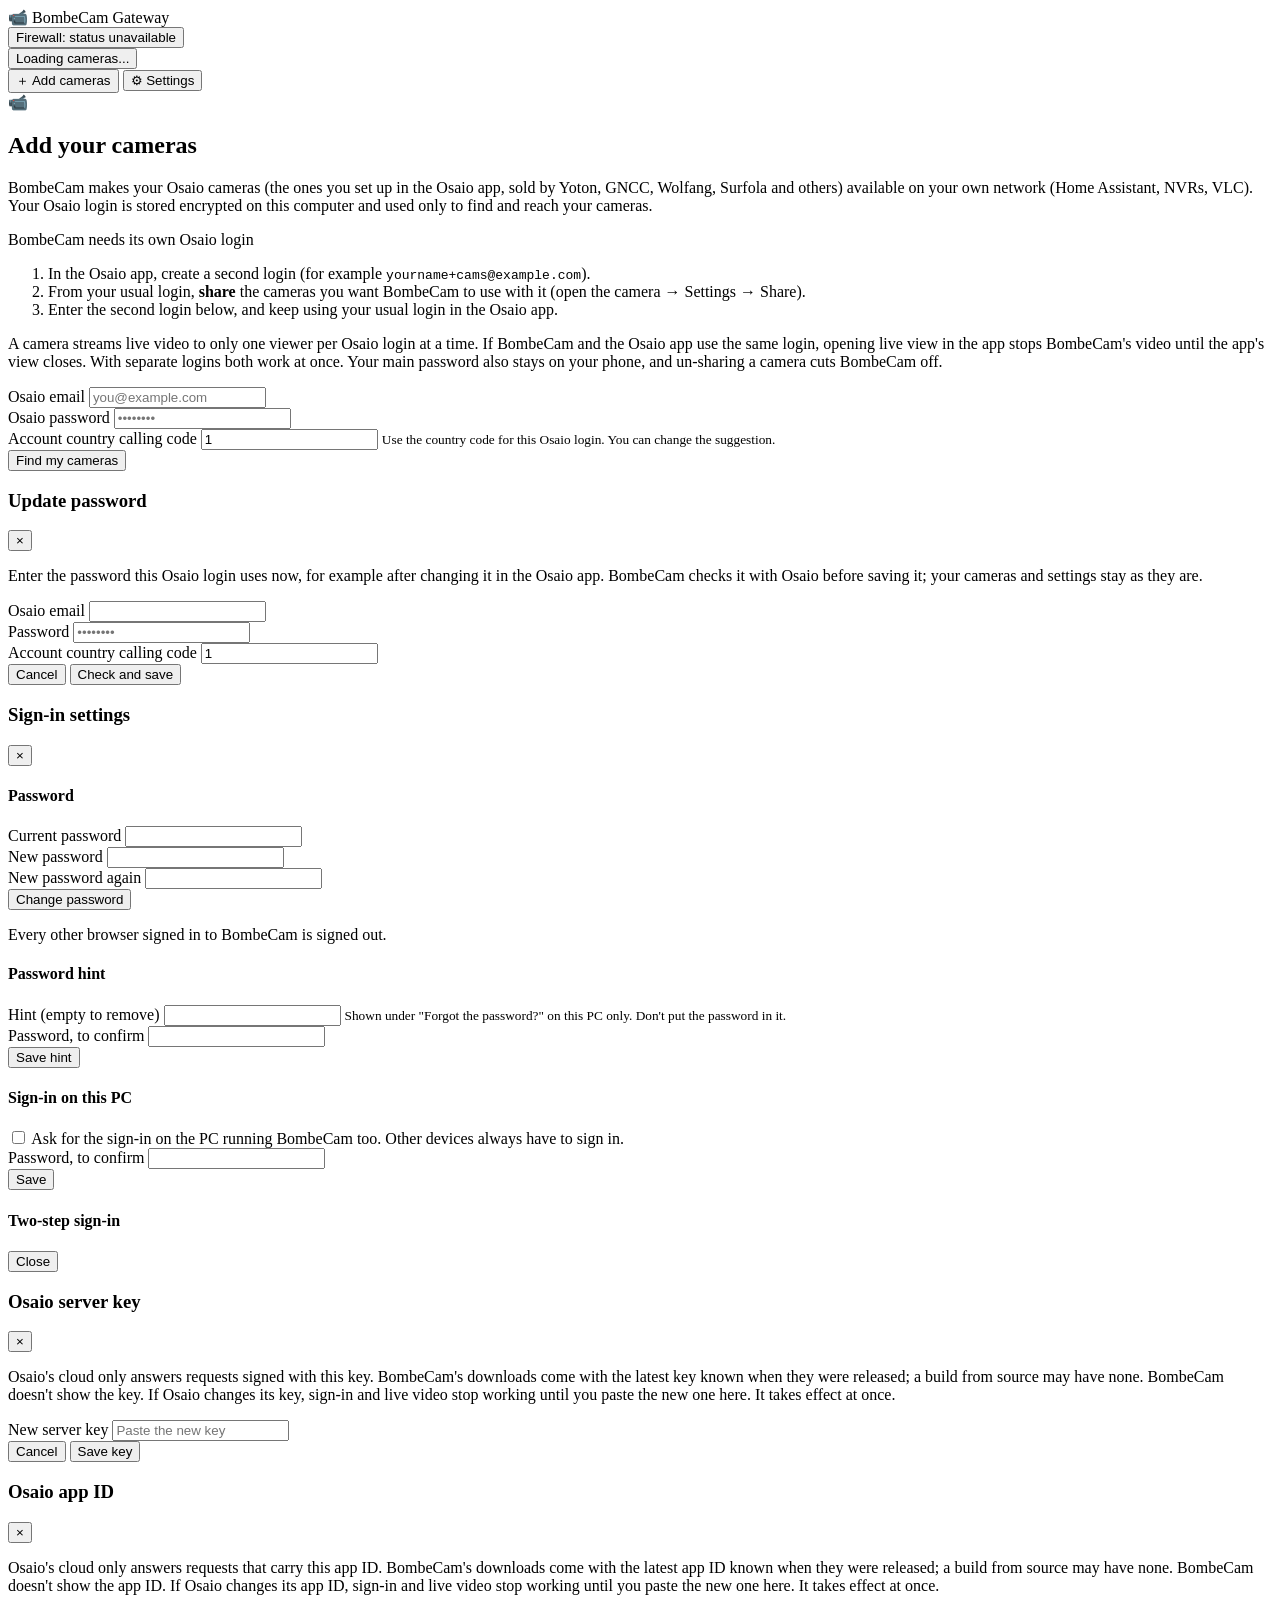
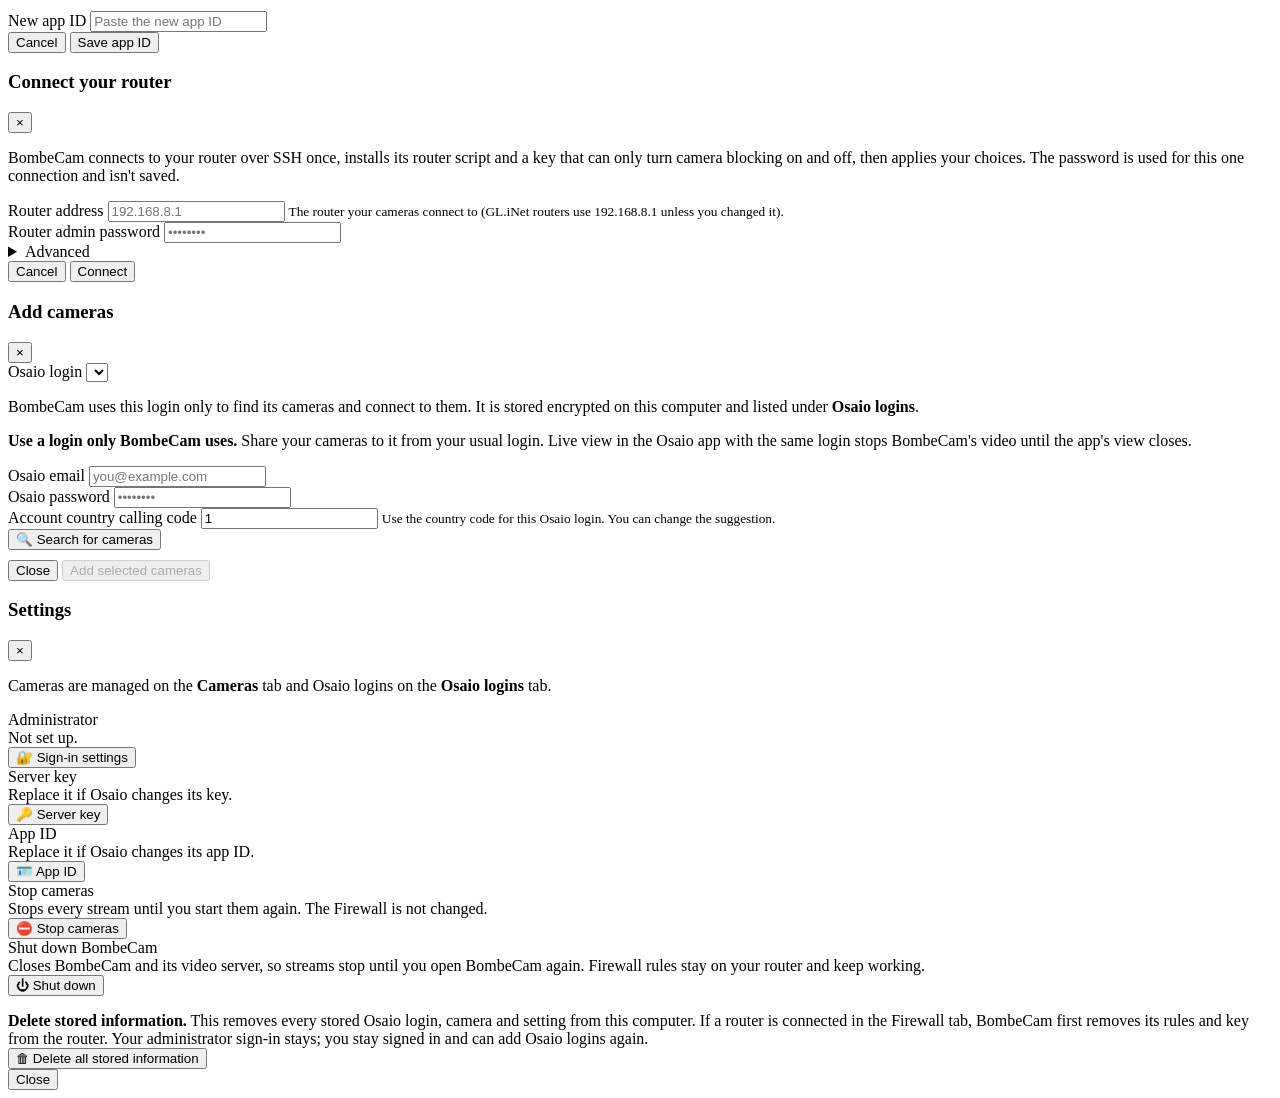
==== web/index.html @ 336d3abd "Add EU region support to the Block cloud video allowlist The firewall allowlist only knew Osaio's US" ====
<!DOCTYPE html>
<html lang="en">
<head>
  <link rel="icon" href="data:image/svg+xml,%3Csvg xmlns=%22http://www.w3.org/2000/svg%22 viewBox=%220 0 16 16%22%3E%3Ccircle cx=%228%22 cy=%228%22 r=%227%22 fill=%22%232563eb%22/%3E%3Ccircle cx=%228%22 cy=%228%22 r=%223%22 fill=%22white%22/%3E%3C/svg%3E">
  <meta charset="UTF-8">
  <meta name="viewport" content="width=device-width, initial-scale=1.0">
  <title>BombeCam</title>
  <link rel="stylesheet" href="style.css">
</head>
<body>
  <!-- Top Navigation & Header Bar -->
  <header class="app-header">
    <div class="header-left">
      <div class="brand">
        <span class="brand-icon">📹</span>
        <span class="brand-name">BombeCam Gateway</span>
        <span class="brand-ver" id="brand-ver"></span>
      </div>
      <button id="privacy-badge" class="badge badge-secondary badge-button" title="Firewall: click to choose which cameras are blocked">Firewall: checking...</button>
    </div>
    <div class="header-right">
      <button type="button" id="session-badge" class="account-chip" title="Cameras added on this computer. Osaio logins are used only to find and reach your cameras.">
        <span class="account-dot"></span><span id="session-badge-text">Loading cameras...</span>
      </button>
      <div class="account-controls" id="header-account-controls">
        <button id="btn-open-add-cameras" class="btn btn-primary btn-sm" title="Add cameras from an Osaio login">＋ Add cameras</button>
        <button id="btn-open-manage" class="btn btn-secondary btn-sm" title="Server key, app ID, start-up and shut down">⚙ Settings</button>
      </div>
    </div>
  </header>

  <!-- Main Application Container -->
  <main class="app-main">
    <!-- View Navigation Tabs (Shown in workspace) -->
    <nav class="nav-tabs" id="main-nav-tabs" style="display: none;">
      <button class="nav-tab active" data-tab="tab-dashboard" id="nav-tab-viewer">📹 Viewer</button>
      <button class="nav-tab" data-tab="tab-cameras" id="nav-tab-cameras">📷 Cameras</button>
      <button class="nav-tab" data-tab="tab-logins" id="nav-tab-logins">🔑 Osaio logins<span id="nav-logins-alert" class="nav-alert" hidden>!</span></button>
      <button class="nav-tab" data-tab="tab-streams" id="nav-tab-streams">🔗 Streams &amp; ports</button>
      <button class="nav-tab" data-tab="tab-safety" id="nav-tab-privacy">🛡️ Firewall</button>
    </nav>

    <!-- Sign-in and Add cameras -->
    <div id="view-onboarding" class="onboarding-container">
      <!-- Administrator: created on this PC at first start -->
      <div id="screen-admin-create" class="onboarding-screen" style="display: none;">
        <div class="onboarding-card">
          <div class="onboarding-header">
            <span class="onboarding-icon">🔐</span>
            <h2 class="onboarding-title">Create the administrator</h2>
            <p class="onboarding-subtitle">This is BombeCam's own sign-in. Phones, tablets and other computers on your network always need it to open BombeCam. It has nothing to do with your Osaio logins.</p>
          </div>
          <div id="admin-unreadable" class="alert alert-warning" hidden>
            <p><strong>BombeCam's saved information can't be opened</strong> (its key is missing or the file is damaged). Delete it to start again.</p>
            <button type="button" id="btn-admin-unreadable-delete" class="btn btn-danger btn-block">🗑 Delete all stored information</button>
            <div id="admin-unreadable-status" class="list-status" role="status"></div>
          </div>
          <form id="form-admin-create" method="post" action="#" class="admin-form">
            <div class="form-group">
              <label for="admin-create-name">Name</label>
              <input type="text" id="admin-create-name" name="username" class="form-control" autocomplete="username" value="admin" required spellcheck="false" autocapitalize="none">
            </div>
            <div class="form-group">
              <label for="admin-create-password">Password</label>
              <input type="password" id="admin-create-password" name="new-password" class="form-control" autocomplete="new-password" required minlength="8">
              <small class="text-muted">At least 8 characters.</small>
            </div>
            <div class="form-group">
              <label for="admin-create-confirm">Password again</label>
              <input type="password" id="admin-create-confirm" name="confirm-password" class="form-control" autocomplete="new-password" required minlength="8">
            </div>
            <div class="form-group">
              <label for="admin-create-hint">Password hint (optional)</label>
              <input type="text" id="admin-create-hint" class="form-control" maxlength="120" autocomplete="off" data-bwignore="true" data-1p-ignore="true" data-lpignore="true">
              <small class="text-muted">A reminder for you, shown under "Forgot the password?" on this PC only. Don't put the password in it.</small>
            </div>
            <label class="checkbox-label admin-check">
              <input type="checkbox" id="admin-create-local">
              <span><strong>Also ask for this sign-in on this PC.</strong> Turn this on if other people use this computer. You can change it later in Settings.</span>
            </label>
            <div id="admin-create-status" class="list-status" role="status"></div>
            <button type="submit" id="btn-admin-create" class="btn btn-primary btn-block btn-lg">Create administrator</button>
          </form>
        </div>
      </div>

      <!-- Administrator sign-in -->
      <div id="screen-admin-signin" class="onboarding-screen" style="display: none;">
        <div class="onboarding-card">
          <div class="onboarding-header">
            <span class="onboarding-icon">🔐</span>
            <h2 class="onboarding-title">Sign in to BombeCam</h2>
            <p class="onboarding-subtitle">Use BombeCam's administrator sign-in (not an Osaio login).</p>
          </div>
          <form id="form-admin-signin" method="post" action="#" class="admin-form">
            <div class="form-group">
              <label for="admin-signin-name">Name</label>
              <input type="text" id="admin-signin-name" name="username" class="form-control" autocomplete="username" required spellcheck="false" autocapitalize="none">
            </div>
            <div class="form-group">
              <label for="admin-signin-password">Password</label>
              <input type="password" id="admin-signin-password" name="password" class="form-control" autocomplete="current-password" required>
            </div>
            <div class="form-group" id="admin-signin-code-group" hidden>
              <label for="admin-signin-code">Code from your authenticator app</label>
              <input type="text" id="admin-signin-code" name="one-time-code" class="form-control code-input" autocomplete="one-time-code" inputmode="numeric" spellcheck="false">
              <small class="text-muted">No phone? Enter one of your recovery codes instead.</small>
            </div>
            <label class="checkbox-label admin-check">
              <input type="checkbox" id="admin-signin-remember" checked>
              <span>Remember password in this browser</span>
            </label>
            <div id="admin-signin-status" class="list-status" role="status"></div>
            <button type="submit" id="btn-admin-signin" class="btn btn-primary btn-block btn-lg">Sign in</button>
          </form>
          <details class="admin-forgot" id="admin-forgot">
            <summary>Forgot the password?</summary>
            <p class="control-hint">Try these first:</p>
            <ul class="admin-forgot-tips">
              <li id="admin-forgot-hint" hidden>Your hint: <strong id="admin-forgot-hint-text"></strong></li>
              <li>Your browser or password manager may have it saved: click the password box, or search it for "BombeCam" or this page's address.</li>
              <li>Check the name too (it is <code>admin</code> unless you changed it) and that Caps Lock is off.</li>
              <li>Lost your phone with the authenticator app? Enter one of your recovery codes where the code is asked for.</li>
              <li>Signed in on another device or browser? Change the password there under <strong>Settings → Sign-in settings</strong>.</li>
            </ul>
            <button type="button" id="btn-admin-forgot-still" class="btn btn-secondary btn-sm">I still can't sign in</button>
            <div id="admin-forgot-reset" hidden>
              <div id="admin-forgot-thispc">
                <p class="control-hint">BombeCam has no password reset: the password only changes under <strong>Settings → Sign-in settings</strong>. Without it, the way back in is to start BombeCam over: this deletes all of its saved data on this PC (the administrator, Osaio logins, cameras and settings), first removing its rules and key from your router if one is connected, and shuts BombeCam down. Start it again to create a new administrator.</p>
                <button type="button" id="btn-admin-start-over" class="btn btn-danger btn-block">⏻ Shut down and delete saved data</button>
                <div id="admin-start-over-status" class="list-status" role="status"></div>
              </div>
              <p class="control-hint" id="admin-forgot-elsewhere">BombeCam has no password reset. Only the PC running BombeCam can start it over; it can't be done from this device.</p>
            </div>
          </details>
        </div>
      </div>

      <!-- Another device, before the administrator exists -->
      <div id="screen-admin-elsewhere" class="onboarding-screen" style="display: none;">
        <div class="onboarding-card text-center">
          <div class="onboarding-header">
            <span class="onboarding-icon">🖥️</span>
            <h2 class="onboarding-title">Finish setting up on the PC</h2>
            <p class="onboarding-subtitle">BombeCam has no administrator yet. Open BombeCam on the PC it runs on and create one; then you can sign in here.</p>
          </div>
        </div>
      </div>

      <!-- Screen 1: Login -->
      <div id="screen-login" class="onboarding-screen">
        <div class="onboarding-card onboarding-card-wide">
          <div class="onboarding-header">
            <span class="onboarding-icon">📹</span>
            <h2 class="onboarding-title">Add your cameras</h2>
            <p class="onboarding-subtitle">BombeCam makes your Osaio cameras (the ones you set up in the Osaio app, sold by Yoton, GNCC, Wolfang, Surfola and others) available on your own network (Home Assistant, NVRs, VLC). Your Osaio login is stored encrypted on this computer and used only to find and reach your cameras.</p>
          </div>

          <div class="connector-guide connector-guide-required" id="own-login-notice">
            <div class="connector-guide-title">BombeCam needs its own Osaio login</div>
            <ol class="connector-steps">
              <li>In the Osaio app, create a second login (for example <code>yourname+cams@example.com</code>).</li>
              <li>From your usual login, <strong>share</strong> the cameras you want BombeCam to use with it (open the camera &rarr; Settings &rarr; Share).</li>
              <li>Enter the second login below, and keep using your usual login in the Osaio app.</li>
            </ol>
            <p class="connector-why">A camera streams live video to only one viewer per Osaio login at a time. If BombeCam and the Osaio app use the same login, opening live view in the app stops BombeCam's video until the app's view closes. With separate logins both work at once. Your main password also stays on your phone, and un-sharing a camera cuts BombeCam off.</p>
          </div>

          <div class="connector-guide connector-guide-required" id="server-key-panel" style="display: none;">
            <div class="connector-guide-title">BombeCam needs a working Osaio server key</div>
            <p class="connector-why">Osaio's cloud only answers requests signed with this key, and BombeCam has none it can use (see below). Paste a working key; it is saved on this computer. If you saved cameras before, BombeCam reconnects to them once the key is saved.</p>
            <div class="form-group">
              <label for="input-server-key">Osaio server key</label>
              <input type="password" id="input-server-key" class="form-control" spellcheck="false" autocomplete="new-password" data-bwignore="true" data-1p-ignore="true" data-lpignore="true">
              <small class="text-muted" id="server-key-problem"></small>
            </div>
            <button type="button" id="btn-save-server-key" class="btn btn-secondary btn-block">Save key</button>
          </div>

          <div class="connector-guide connector-guide-required" id="app-id-panel" style="display: none;">
            <div class="connector-guide-title">BombeCam needs a working Osaio app ID</div>
            <p class="connector-why">Osaio's cloud only answers requests that carry this app ID, and BombeCam has none it can use (see below). Paste a working app ID; it is saved on this computer. If you saved cameras before, BombeCam reconnects to them once the app ID is saved.</p>
            <div class="form-group">
              <label for="input-app-id">Osaio app ID</label>
              <input type="password" id="input-app-id" class="form-control" spellcheck="false" autocomplete="new-password" data-bwignore="true" data-1p-ignore="true" data-lpignore="true">
              <small class="text-muted" id="app-id-problem"></small>
            </div>
            <button type="button" id="btn-save-app-id" class="btn btn-secondary btn-block">Save app ID</button>
          </div>

          <form id="form-login">
            <div class="form-group">
              <label for="input-email">Osaio email</label>
              <input type="text" id="input-email" required class="form-control" placeholder="you@example.com" autocomplete="off" data-bwignore="true" data-1p-ignore="true" data-lpignore="true">
            </div>
            <div class="form-group">
              <label for="input-password">Osaio password</label>
              <input type="password" id="input-password" required class="form-control" placeholder="••••••••" autocomplete="new-password" data-bwignore="true" data-1p-ignore="true" data-lpignore="true">
            </div>
            <div class="form-group">
              <label for="input-country">Account country calling code</label>
              <input type="text" id="input-country" autocomplete="off" data-bwignore="true" data-1p-ignore="true" data-lpignore="true" class="form-control" inputmode="numeric" pattern="\+?[1-9][0-9]{0,2}" maxlength="4" placeholder="For example +44" required>
              <small class="text-muted">Use the country code for this Osaio login. You can change the suggestion.</small>
            </div>
            <button type="submit" id="btn-login-go" class="btn btn-primary btn-block btn-lg">Find my cameras</button>
            <button type="button" id="btn-login-cancel" class="btn btn-secondary btn-block" style="display: none; margin-top: 8px;">Back to my cameras</button>
          </form>
        </div>
      </div>

      <!-- Loading State -->
      <div id="screen-loading" class="onboarding-screen" style="display: none;">
        <div class="onboarding-card text-center">
          <div class="loading-spinner"></div>
          <h3 id="loading-title" class="loading-title">Connecting to Osaio...</h3>
          <p id="loading-desc" class="loading-desc text-muted">Authenticating credentials and setting up local profile...</p>
        </div>
      </div>

      <!-- Screen 2: Discovery -->
      <div id="screen-discovery" class="onboarding-screen" style="display: none;">
        <div class="onboarding-card onboarding-card-wide">
          <div class="onboarding-header">
            <span class="onboarding-icon">🔍</span>
            <h2 class="onboarding-title">Discovered Cameras</h2>
            <p class="onboarding-subtitle">Select the cameras you wish to stream and control locally through BombeCam:</p>
          </div>
          <div class="discovery-toolbar">
            <label class="checkbox-label">
              <input type="checkbox" id="chk-discovery-select-all" checked>
              <strong>Select All</strong>
            </label>
            <span id="discovery-count-badge" class="badge badge-info">0 cameras found</span>
          </div>
          <div id="discovery-cameras-list" class="discovery-list">
            <!-- Populated dynamically by renderDiscovery() -->
          </div>
          <div class="onboarding-actions">
            <button id="btn-add-to-bombecam" class="btn btn-success btn-block btn-lg" disabled>
              Add to BombeCam
            </button>
          </div>
        </div>
      </div>
    </div>

    <!-- Post-Enrollment Workspace -->
    <div id="view-workspace" class="workspace-container" style="display: none;">
      <!-- TAB 1: Viewer -->
      <section id="tab-dashboard" class="tab-content active">
        <div class="viewer-layout">
          <!-- Live picture -->
          <div class="card stage-card">
            <div class="stage-bar">
              <div class="stage-camera">
                <label for="stream-camera-select" class="visually-hidden">Camera</label>
                <select id="stream-camera-select" class="stage-select">
                  <option value="">No cameras yet</option>
                </select>
                <span id="selected-cam-name" class="visually-hidden">No camera selected</span>
              </div>
              <div class="stage-status">
                <span id="media-path-badge" class="media-path-badge hidden"></span>
                <span id="decoded-frame-badge" class="live-indicator hidden">LIVE</span>
              </div>
            </div>
            <div class="video-container" id="video-wrapper">
              <video id="preview-player" autoplay muted playsinline></video>
              <div class="video-toolbar">
                <div class="video-tool-group" role="group" aria-label="Digital zoom">
                  <button id="btn-zoom-out" class="video-tool" title="Zoom out" aria-label="Zoom out">&minus;</button>
                  <button id="btn-zoom-reset" class="video-tool zoom-reset" title="Reset zoom"><span id="zoom-level-text">1.0x</span></button>
                  <button id="btn-zoom-in" class="video-tool" title="Zoom in" aria-label="Zoom in">+</button>
                </div>
                <div class="video-tool-spacer"></div>
                <div class="video-tool-group volume-control">
                  <button id="btn-sound" class="video-tool" title="Turn camera sound on">🔇</button>
                  <input id="volume-slider" type="range" min="0" max="100" step="1" value="80" title="Volume" aria-label="Volume">
                </div>
                <button id="btn-fullscreen" class="video-tool video-tool-solo" title="Full screen" aria-label="Full screen">⛶</button>
              </div>
              <div id="preview-overlay" class="preview-overlay">
                <span id="preview-overlay-text">Select a camera to view its stream</span>
                <button id="btn-overlay-retry" class="btn btn-sm btn-primary" style="display: none; margin-top: 0.75rem;">Retry now</button>
              </div>
            </div>
          </div>

          <!-- Camera controls -->
          <aside class="card controls-card">
            <div class="card-header controls-header">
              <h2 class="card-title">Controls</h2>
              <div class="controls-status">
                <span id="local-control-status" class="telemetry-status"></span>
                <span id="telemetry-readback-status" class="telemetry-status"></span>
              </div>
            </div>
            <div class="card-body controls-body">
              <div class="ptz-talk-row">
                <div class="ptz-section" id="ptz-section">
                  <div class="section-subtitle">
                    <span>Pan &amp; tilt</span>
                    <span id="ptz-status-badge" class="badge-fixed-lens hidden">Fixed lens</span>
                  </div>
                  <div class="ptz-dpad" id="ptz-dpad">
                    <button class="ptz-btn ptz-corner" disabled></button>
                    <button id="ptz-up" class="ptz-btn ptz-dir" data-dir="3" title="Tilt up">▲</button>
                    <button class="ptz-btn ptz-corner" disabled></button>
                    <button id="ptz-left" class="ptz-btn ptz-dir" data-dir="1" title="Pan left">◀</button>
                    <button id="ptz-stop" class="ptz-btn ptz-stop" data-dir="0" title="Stop">●</button>
                    <button id="ptz-right" class="ptz-btn ptz-dir" data-dir="2" title="Pan right">▶</button>
                    <button class="ptz-btn ptz-corner" disabled></button>
                    <button id="ptz-down" class="ptz-btn ptz-dir" data-dir="4" title="Tilt down">▼</button>
                    <button class="ptz-btn ptz-corner" disabled></button>
                  </div>
                </div>
                <div class="talk-section" id="row-talk-control">
                  <div class="section-subtitle">Talk</div>
                  <button id="btn-talkback" class="btn btn-primary btn-talk" title="Click to start talking, click again to stop (or hold while you speak)">🎙 Talk</button>
                  <div class="talk-meta">
                    <span id="talk-status-val" class="readback-pill">Off</span>
                    <span id="talk-level" class="talk-level"><span id="talk-level-bar"></span></span>
                  </div>
                </div>
              </div>

              <!-- Settings: the highlighted choice is what the camera last reported -->
              <div class="switches-section">
                <div class="section-subtitle">Settings</div>
                <div class="control-row control-row-stacked" id="row-ir-control">
                  <div class="control-row-main">
                    <div class="control-info">
                      <span class="control-name">Night vision</span>
                    </div>
                    <div class="segmented" role="group" aria-label="Night vision">
                      <button id="btn-ir-auto" class="segmented-btn" data-mode="auto" title="Infrared night vision switches on by itself when the room gets dark">Auto</button>
                      <button id="btn-ir-off" class="segmented-btn" data-mode="off" title="Infrared stays off; the picture goes dark at night">Off</button>
                    </div>
                  </div>
                  <div id="ir-hint" class="control-hint">Auto: infrared switches on by itself when the room gets dark.</div>
                </div>

                <div class="control-row" id="row-led-control">
                  <div class="control-info">
                    <span class="control-name">Status light</span>
                  </div>
                  <div class="segmented" role="group" aria-label="Status light">
                    <button id="btn-led-on" class="segmented-btn" data-onoff="on" title="The light on the front of the camera is on">On</button>
                    <button id="btn-led-off" class="segmented-btn" data-onoff="off" title="The light on the front of the camera is off">Off</button>
                  </div>
                </div>

                <div class="control-row" id="row-motion-control" title="The camera's own motion detection (the switch in the Osaio app)">
                  <div class="control-info">
                    <span class="control-name">Motion detection</span>
                  </div>
                  <div class="segmented" role="group" aria-label="Motion detection">
                    <button id="btn-motion-on" class="segmented-btn" data-onoff="on" title="The camera detects motion and alerts the Osaio app">On</button>
                    <button id="btn-motion-off" class="segmented-btn" data-onoff="off" title="The camera does not detect motion">Off</button>
                  </div>
                </div>

                <div class="control-row" id="row-sound-control" title="The camera's own sound detection (the switch in the Osaio app)">
                  <div class="control-info">
                    <span class="control-name">Sound detection</span>
                  </div>
                  <div class="segmented" role="group" aria-label="Sound detection">
                    <button id="btn-sound-on" class="segmented-btn" data-onoff="on" title="The camera detects sound and alerts the Osaio app">On</button>
                    <button id="btn-sound-off" class="segmented-btn" data-onoff="off" title="The camera does not detect sound">Off</button>
                  </div>
                </div>

                <div class="control-row" id="row-light-control">
                  <div class="control-info">
                    <span class="control-name">Spotlight</span>
                    <span id="light-unsupported" class="readback-pill" style="display: none;">N/A</span>
                  </div>
                  <div class="segmented" role="group" aria-label="Spotlight">
                    <button id="btn-light-on" class="segmented-btn" data-onoff="on" title="The white spotlight is on">On</button>
                    <button id="btn-light-off" class="segmented-btn" data-onoff="off" title="The white spotlight is off">Off</button>
                  </div>
                </div>
                <p class="control-hint controls-footnote">Detection runs on the camera and its alerts go to the Osaio app. The highlighted choice is what the camera last reported.</p>
              </div>
            </div>
          </aside>
        </div>
      </section>

      <!-- TAB: Cameras -->
      <section id="tab-cameras" class="tab-content">
        <div class="card">
          <div class="card-header">
            <div>
              <h2 class="card-title">Cameras</h2>
              <p class="card-subtitle">Cameras added to BombeCam on this computer. Their names come from the Osaio app.</p>
            </div>
            <button type="button" id="btn-cameras-add" class="btn btn-primary btn-sm">＋ Add cameras</button>
          </div>
          <div class="card-body">
            <div class="list-toolbar" id="cameras-toolbar">
              <label for="cameras-filter" class="visually-hidden">Find a camera</label>
              <input type="search" id="cameras-filter" class="form-control list-filter" placeholder="Find a camera by name, login or stream name" spellcheck="false" autocomplete="off" data-bwignore="true" data-1p-ignore="true" data-lpignore="true">
              <span id="cameras-count" class="text-muted list-count"></span>
            </div>
            <div id="cameras-status" class="list-status" role="status"></div>
            <div id="cameras-list" class="item-list">
              <div class="text-muted">Loading...</div>
            </div>
            <p class="control-hint list-footnote"><strong>Stream name</strong> is the readable part of the camera's address (<code>rtsp://&lt;this PC&gt;:8554/<em>name</em></code>). Changing it means updating Frigate or Home Assistant; the camera-ID address keeps working. <strong>Remove</strong> stops the camera's local stream and forgets it; if your router limits it, BombeCam removes it from the router too.</p>
          </div>
        </div>
      </section>

      <!-- TAB: Osaio logins -->
      <section id="tab-logins" class="tab-content">
        <div class="card">
          <div class="card-header">
            <div>
              <h2 class="card-title">Osaio logins</h2>
              <p class="card-subtitle">BombeCam keeps these Osaio logins, encrypted on this computer, and uses them only to find and connect to your cameras. Add another login to bring in the cameras it can see.</p>
            </div>
            <button type="button" id="btn-logins-add" class="btn btn-primary btn-sm">＋ Add a login</button>
          </div>
          <div class="card-body">
            <div id="logins-status" class="list-status" role="status"></div>
            <div id="logins-list" class="item-list">
              <div class="text-muted">Loading...</div>
            </div>
            <details class="how-it-works">
              <summary>Which login should BombeCam use?</summary>
              <div class="how-body">
                <ul>
                  <li>Use a login only BombeCam uses: in the Osaio app, create a second login (for example <code>yourname+cams@example.com</code>) and <strong>share</strong> your cameras with it from your usual login (open the camera &rarr; Settings &rarr; Share).</li>
                  <li>A camera streams live video to one viewer per Osaio login at a time. If BombeCam and the Osaio app use the same login, opening live view in the app stops BombeCam's video until the app's view closes.</li>
                  <li>If you change a login's password in the Osaio app, press <strong>Update password</strong> here. The new password is checked with Osaio before it is saved, and nothing else changes.</li>
                  <li><strong>Remove</strong> forgets the login and the cameras added through it. Other logins and their cameras are not affected. Un-sharing a camera in the Osaio app also cuts BombeCam off from it.</li>
                </ul>
              </div>
            </details>
          </div>
        </div>
      </section>

      <!-- TAB 2: Streams & ports -->
      <section id="tab-streams" class="tab-content">
        <div class="card">
          <div class="card-header">
            <div>
              <h2 class="card-title">Stream addresses</h2>
              <p class="card-subtitle">Paste these into VLC, an NVR, Frigate or Home Assistant on your network.</p>
            </div>
            <button id="btn-refresh-nvr" class="btn btn-secondary btn-sm">🔄 Refresh</button>
          </div>
          <div class="card-body">
            <p class="control-hint" id="nvr-address-note">Addresses use this PC's network address, so other devices can open them.</p>
            <div id="stream-list" class="stream-list">
              <div class="text-muted">Loading...</div>
            </div>
          </div>
        </div>

        <div class="card">
          <div class="card-header">
            <div>
              <h2 class="card-title">Ports on this PC</h2>
              <p class="card-subtitle">What other devices connect to. Ports can be changed on the <a href="/integrations.html">Frigate / Home Assistant page</a>.</p>
            </div>
          </div>
          <div class="card-body">
            <div class="port-grid">
              <div class="port-item">
                <span class="port-num" id="port-tag-rtsp">8554</span>
                <span class="port-name">RTSP</span>
                <span class="port-desc">TCP &middot; NVRs, VLC, Frigate, Home Assistant</span>
              </div>
              <div class="port-item">
                <span class="port-num" id="port-tag-rtsp-udp">8000&ndash;8001</span>
                <span class="port-name">RTSP over UDP</span>
                <span class="port-desc">UDP &middot; moves to a free pair if these are taken</span>
              </div>
              <div class="port-item">
                <span class="port-num" id="port-tag-hls">8888</span>
                <span class="port-name">HLS</span>
                <span class="port-desc">TCP &middot; browsers and media players</span>
              </div>
              <div class="port-item">
                <span class="port-num" id="port-tag-webrtc">8889</span>
                <span class="port-name">WebRTC</span>
                <span class="port-desc">TCP, and UDP <span id="port-tag-webrtc-udp">8189</span> &middot; low-delay browser video</span>
              </div>
              <div class="port-item" id="port-item-snapshot" hidden>
                <span class="port-num" id="port-tag-snapshot">8655</span>
                <span class="port-name">Snapshots</span>
                <span class="port-desc">TCP &middot; still images for other devices</span>
              </div>
              <div class="port-item port-item-local">
                <span class="port-num" id="port-tag-web">8654</span>
                <span class="port-name">This web page</span>
                <span class="port-desc">This PC only</span>
              </div>
            </div>
          </div>
        </div>

        <!-- Frigate & Home Assistant -->
        <div class="card nvr-card">
          <div class="card-header">
            <div>
              <h2 class="card-title">Frigate &amp; Home Assistant</h2>
              <p class="card-subtitle">Each camera's stream, ready to paste. The full guide covers controls in Home Assistant, snapshots, a stream password and ports.</p>
            </div>
            <div class="nvr-card-actions">
              <a href="/integrations.html" class="btn btn-primary nvr-guide-link" id="link-integrations">Full Frigate / Home Assistant guide &rarr;</a>
            </div>
          </div>
          <div class="card-body">
            <div class="integration-block">
              <div class="snippet-header">
                <div class="snippet-title">Frigate (add to your <code>config.yml</code>)</div>
                <button id="btn-copy-frigate" class="btn btn-secondary btn-sm btn-copy">📋 Copy Frigate YAML</button>
              </div>
              <pre class="code-block"><code id="snippet-frigate"># Loading Frigate configuration...</code></pre>
            </div>

            <div class="integration-block">
              <div class="snippet-header">
                <div class="snippet-title">Home Assistant (Generic Camera, set up in Home Assistant's screens)</div>
                <button id="btn-copy-ha" class="btn btn-secondary btn-sm btn-copy">📋 Copy steps</button>
              </div>
              <pre class="code-block snippet-steps"><code id="snippet-ha">Loading Home Assistant steps...</code></pre>
            </div>
          </div>
        </div>
      </section>

    <!-- TAB 3: Firewall (Block cloud video) -->
    <section id="tab-safety" class="tab-content">
      <div class="card privacy-card">
        <div class="card-header">
          <div>
            <h2 class="card-title">Block cloud video</h2>
            <p class="card-subtitle" id="privacy-headline">Camera internet access is limited by destination and rate; encrypted traffic may still carry image data.</p>
          </div>
          <div id="privacy-state-badge" class="badge badge-secondary">Not set</div>
        </div>
        <div class="card-body">
          <p class="privacy-hardware">
            <strong>Needs:</strong> a GL.iNet or OpenWrt router that your cameras connect to, set to Router mode. Most internet-provider routers can't do this.
            <a href="/blocking-options.html" target="_blank" rel="noopener" id="link-blocking-options">Other ways to block camera traffic</a>
          </p>

          <div class="privacy-router-row">
            <div class="privacy-router-info">
              <div class="option-section-title">Router</div>
              <div id="privacy-router-status" class="privacy-router-status">Not connected</div>
            </div>
            <div class="privacy-router-actions">
              <button id="btn-privacy-connect" class="btn btn-primary btn-sm">Connect router</button>
              <button id="btn-privacy-check" class="btn btn-secondary btn-sm" style="display: none;" title="Ask the router what is in its firewall right now">Check router</button>
              <button id="btn-privacy-disconnect" class="btn btn-secondary btn-sm" style="display: none;">Disconnect</button>
            </div>
          </div>

          <div id="privacy-alert" class="alert" style="display: none;"></div>

          <div class="privacy-master-row">
            <label class="privacy-switch-label" for="privacy-master">
              <span class="privacy-master-title">Block all cameras</span>
              <span class="control-hint" id="privacy-master-hint">New cameras are blocked automatically while this is on.</span>
            </label>
            <input type="checkbox" id="privacy-master" class="privacy-switch" role="switch" aria-label="Block all cameras">
          </div>
          <ul id="privacy-camera-list" class="privacy-camera-list">
            <li class="text-muted">Loading...</li>
          </ul>
          <p class="control-hint privacy-choice-hint" id="privacy-choice-hint">
            <strong>On:</strong> the Osaio app can still control the camera (light, pan/tilt, night vision), under destination and rate limits. Encrypted allowed traffic may still contain image data.
            <strong>Off:</strong> the camera works normally. Turn a camera off for a while to update its firmware, then turn it back on.
          </p>
          <p class="control-hint privacy-choice-hint" id="privacy-lan-hint">
            <strong>Same network:</strong> a phone or tablet on the same network as a blocked camera may still show its live view in the Osaio app. The video then travels directly over your own network, not the internet, so the camera is still blocked from sending video out.
          </p>

          <div id="privacy-result" class="privacy-result" style="display: none;"></div>
          <details id="privacy-output" class="privacy-output" style="display: none;">
            <summary>Router output</summary>
            <pre class="code-block"><code id="privacy-output-text"></code></pre>
          </details>

          <details id="privacy-how" class="how-it-works">
            <summary>How it works</summary>
            <div class="how-body">
              <h3>How the blocking works</h3>
              <ul>
                <li>The rules live on the router your cameras connect to (not on this PC) and recognise each camera by its network (MAC) address. Each camera has its own switch.</li>
                <li>A blocked camera can still reach only:
                  <ul>
                    <li>Osaio's control server for your region (US: <code>mqtts02-us.osaio.net</code>, EU: <code>mqtts-eu.osaio.net</code>, port 8883, encrypted), so the Osaio app can still switch the light, pan/tilt and change night vision;</li>
                    <li id="how-stream-setup">Osaio's stream-setup server for your region (US: <code>wss-us.osaio.net</code>, EU: <code>wss-eu.osaio.net</code>) for the few kilobytes of connection details BombeCam needs to start a local stream;</li>
                    <li>DNS and time sync.</li>
                  </ul>
                </li>
                <li>All allowed internet traffic normally shares a cap of <strong>4&nbsp;KB/s per camera</strong>, with an 8&nbsp;KB burst. Some fw3 routers use a 4-packet/s limit with an 8-packet burst instead; router status reports the cap mode. These limits reduce typical streaming, but cannot rule out images, fragments or low-rate video in allowed traffic.</li>
                <li>Other internet destinations are dropped, including the known Backblaze upload and Osaio relay destinations, and all IPv6. Content sent to an allowed destination remains subject to the rate limit.</li>
                <li>Traffic to devices on your own network, like this PC, is left alone, so local streaming keeps working. That includes the Osaio app on a phone connected to the same network: it may keep showing the live view, because that video goes directly over your network. Away from your network, the app's live view has to come through Osaio's relay servers, which a blocked camera can't reach. The router only allows, drops and bandwidth-limits traffic. Nothing is redirected or changed, and the camera itself isn't modified.</li>
                <li>When blocking turns on, the router clears that camera's open connections, so a connection it opened before the block can't carry on past the rules. The camera reconnects through the firewall by itself. If a connection outside the allowed list comes back straight away, the router reports that the block isn't working instead of showing Blocked.</li>
                <li><strong>What Osaio can still see:</strong> that the camera is online, your internet (IP) address, and which commands are sent to it. The control channel is encrypted between the camera and Osaio, so the router can't read it; the router cannot determine whether its payload contains image data.</li>
                <li><strong>Connecting the router:</strong> you enter the router's admin password once. BombeCam uses it for that one connection and never saves it. It installs its own key on the router, which can only turn camera blocking on and off (it can't open a login on the router). That is what lets the switches, and removing a camera, take effect right away.</li>
              </ul>

              <h3>What it requires</h3>
              <ul>
                <li>A router that runs OpenWrt: a GL.iNet router on firmware 4.x, or OpenWrt 21.02 or newer. Older (fw3) and newer (fw4) OpenWrt firewalls both work; BombeCam detects which one the router uses.</li>
                <li>The router in <strong>Router mode</strong>, with the cameras on its Wi-Fi or LAN ports. In access point, extender or WDS mode it passes traffic through without routing it, and the rules can't see it.</li>
                <li>SSH turned on (it is by default on GL.iNet) and the router's admin password for connecting once.</li>
                <li>This PC on the same router, and each camera streamed to BombeCam at least once, so BombeCam knows its MAC address.</li>
                <li>Vendor hardware or network acceleration turned off on the router (GL.iNet calls it "Network Acceleration"). BombeCam handles OpenWrt's own offloading setting by itself and warns you if another accelerator is active, because accelerated connections can skip the bandwidth cap.</li>
                <li>Most internet-provider routers (for example Xfinity) can't run this. A small GL.iNet travel router plugged into your main router, with the cameras on its Wi-Fi, can. <a href="/blocking-options.html" target="_blank" rel="noopener">Other ways to block camera traffic</a> compares the options.</li>
              </ul>

              <h3>Setup</h3>
              <ol>
                <li>Connect the cameras and this PC to the OpenWrt or GL.iNet router.</li>
                <li>Open each camera's live view here once.</li>
                <li>Press <strong>Connect router</strong> and enter the router's address (GL.iNet routers use <code>192.168.8.1</code> unless you changed it) and its admin password.</li>
                <li>Turn on <strong>Block all cameras</strong>, or the switch for each camera you want blocked.</li>
                <li>Check it: in the Osaio app, switch the camera's status light. It should still respond. New cloud clips should stop appearing.</li>
              </ol>
              <p class="how-note"><strong>Disconnect</strong> removes everything BombeCam added to the router, including its key. Removing a camera from BombeCam also removes it from the router, and so does deleting all stored information.</p>
              <p class="how-note">Prefer to do it by hand? <a href="/api/v1/privacy/router-script" download>Download the router script</a>, copy it to the router's <code>/tmp</code> folder, and run it over SSH:</p>
              <pre class="code-block"><code id="privacy-manual-command">sh /tmp/bombecam-router.sh apply yes --camera "Name=AA:BB:CC:DD:EE:FF"</code></pre>
            </div>
          </details>
        </div>
      </div>
    </section>
    </div> <!-- #view-workspace -->
  </main>

  <!-- MODAL: Update one Osaio login's password -->
  <div id="modal-login-password" class="modal">
    <div class="modal-dialog">
      <div class="modal-header">
        <h3 class="modal-title">Update password</h3>
        <button class="modal-close" data-close="modal-login-password">&times;</button>
      </div>
      <form id="form-login-password" autocomplete="off">
        <div class="modal-body">
          <p class="text-muted">Enter the password this Osaio login uses now, for example after changing it in the Osaio app. BombeCam checks it with Osaio before saving it; your cameras and settings stay as they are.</p>
          <div class="form-group">
            <label for="login-password-email">Osaio email</label>
            <input type="text" id="login-password-email" readonly class="form-control" autocomplete="off" data-bwignore="true" data-1p-ignore="true" data-lpignore="true">
          </div>
          <div class="form-group">
            <label for="login-password-input">Password</label>
            <input type="password" id="login-password-input" class="form-control" placeholder="••••••••" required autocomplete="new-password" data-bwignore="true" data-1p-ignore="true" data-lpignore="true">
          </div>
          <div class="form-group">
            <label for="login-password-country">Account country calling code</label>
            <input type="text" id="login-password-country" class="form-control" inputmode="numeric" pattern="\+?[1-9][0-9]{0,2}" maxlength="4" placeholder="For example +44" required autocomplete="off" data-bwignore="true" data-1p-ignore="true" data-lpignore="true">
          </div>
          <div id="login-password-status" class="list-status" role="status"></div>
        </div>
        <div class="modal-footer">
          <button type="button" class="btn btn-secondary" data-close="modal-login-password">Cancel</button>
          <button type="submit" id="btn-login-password-save" class="btn btn-primary">Check and save</button>
        </div>
      </form>
    </div>
  </div>

  <!-- MODAL: Administrator sign-in settings -->
  <div id="modal-admin" class="modal">
    <div class="modal-dialog">
      <div class="modal-header">
        <h3 class="modal-title">Sign-in settings</h3>
        <button class="modal-close" data-close="modal-admin">&times;</button>
      </div>
      <div class="modal-body">
        <p class="text-muted" id="admin-summary"></p>
        <div id="admin-status" class="list-status" role="status"></div>

        <section class="admin-section">
          <h4>Password</h4>
          <form id="form-admin-password" method="post" action="#" class="admin-form">
            <input type="text" name="username" id="admin-pw-name" autocomplete="username" hidden>
            <div class="form-group">
              <label for="admin-pw-current">Current password</label>
              <input type="password" id="admin-pw-current" name="password" class="form-control" autocomplete="current-password" required>
            </div>
            <div class="form-group">
              <label for="admin-pw-new">New password</label>
              <input type="password" id="admin-pw-new" name="new-password" class="form-control" autocomplete="new-password" required minlength="8">
            </div>
            <div class="form-group">
              <label for="admin-pw-confirm">New password again</label>
              <input type="password" id="admin-pw-confirm" name="confirm-password" class="form-control" autocomplete="new-password" required minlength="8">
            </div>
            <button type="submit" class="btn btn-secondary btn-sm">Change password</button>
            <p class="control-hint">Every other browser signed in to BombeCam is signed out.</p>
          </form>
        </section>

        <section class="admin-section">
          <h4>Password hint</h4>
          <form id="form-admin-hint" method="post" action="#" class="admin-form">
            <div class="form-group">
              <label for="admin-hint-text">Hint (empty to remove)</label>
              <input type="text" id="admin-hint-text" class="form-control" maxlength="120" autocomplete="off" data-bwignore="true" data-1p-ignore="true" data-lpignore="true">
              <small class="text-muted">Shown under "Forgot the password?" on this PC only. Don't put the password in it.</small>
            </div>
            <div class="form-group">
              <label for="admin-hint-password">Password, to confirm</label>
              <input type="password" id="admin-hint-password" class="form-control" autocomplete="current-password" required>
            </div>
            <button type="submit" class="btn btn-secondary btn-sm">Save hint</button>
          </form>
        </section>

        <section class="admin-section">
          <h4>Sign-in on this PC</h4>
          <form id="form-admin-local" method="post" action="#" class="admin-form">
            <label class="checkbox-label admin-check">
              <input type="checkbox" id="admin-local-require">
              <span>Ask for the sign-in on the PC running BombeCam too. Other devices always have to sign in.</span>
            </label>
            <div class="form-group">
              <label for="admin-local-password">Password, to confirm</label>
              <input type="password" id="admin-local-password" class="form-control" autocomplete="current-password" required>
            </div>
            <button type="submit" class="btn btn-secondary btn-sm">Save</button>
          </form>
        </section>

        <section class="admin-section">
          <h4>Two-step sign-in</h4>
          <p class="control-hint" id="admin-2fa-state"></p>
          <form id="form-admin-2fa-start" method="post" action="#" class="admin-form" hidden>
            <p class="control-hint">After the password, BombeCam also asks for a 6-digit code from an authenticator app on your phone (Google Authenticator, Microsoft Authenticator, 1Password, Bitwarden and others).</p>
            <div class="form-group">
              <label for="admin-2fa-start-password">Password, to confirm</label>
              <input type="password" id="admin-2fa-start-password" class="form-control" autocomplete="current-password" required>
            </div>
            <button type="submit" class="btn btn-primary btn-sm">Set up two-step sign-in</button>
          </form>
          <form id="form-admin-2fa-confirm" method="post" action="#" class="admin-form" hidden>
            <p class="control-hint">Scan this with your authenticator app, or type the key into it. Then enter the code it shows.</p>
            <div class="admin-qr"><img id="admin-2fa-qr" alt="QR code for your authenticator app"></div>
            <p class="control-hint">Key: <code id="admin-2fa-secret" class="admin-secret"></code></p>
            <div class="form-group">
              <label for="admin-2fa-code">Code from the app</label>
              <input type="text" id="admin-2fa-code" class="form-control code-input" autocomplete="one-time-code" inputmode="numeric" required>
            </div>
            <button type="submit" class="btn btn-primary btn-sm">Turn on</button>
          </form>
          <div id="admin-2fa-codes" class="admin-codes" hidden>
            <p><strong>Your recovery codes.</strong> Each one signs you in once if you don't have your phone. Save them somewhere safe now: they are not shown again.</p>
            <pre class="code-block" id="admin-2fa-codes-list"></pre>
            <button type="button" id="btn-admin-codes-copy" class="btn btn-secondary btn-sm">📋 Copy</button>
            <button type="button" id="btn-admin-codes-save" class="btn btn-secondary btn-sm">⬇ Save as file</button>
          </div>
          <form id="form-admin-2fa-manage" method="post" action="#" class="admin-form" hidden>
            <div class="form-group">
              <label for="admin-2fa-manage-password">Password</label>
              <input type="password" id="admin-2fa-manage-password" class="form-control" autocomplete="current-password" required>
            </div>
            <div class="form-group">
              <label for="admin-2fa-manage-code">Code from the app (or a recovery code), to turn it off</label>
              <input type="text" id="admin-2fa-manage-code" class="form-control code-input" autocomplete="one-time-code" inputmode="numeric">
            </div>
            <button type="button" id="btn-admin-2fa-recovery" class="btn btn-secondary btn-sm">New recovery codes</button>
            <button type="button" id="btn-admin-2fa-disable" class="btn btn-danger btn-sm">Turn off two-step sign-in</button>
          </form>
        </section>
      </div>
      <div class="modal-footer">
        <button class="btn btn-secondary" data-close="modal-admin">Close</button>
      </div>
    </div>
  </div>

  <!-- MODAL: Replace the Osaio server key -->
  <div id="modal-server-key" class="modal">
    <div class="modal-dialog">
      <div class="modal-header">
        <h3 class="modal-title">Osaio server key</h3>
        <button class="modal-close" data-close="modal-server-key">&times;</button>
      </div>
      <div class="modal-body">
        <p class="text-muted">Osaio's cloud only answers requests signed with this key. BombeCam's downloads come with the latest key known when they were released; a build from source may have none. BombeCam doesn't show the key. If Osaio changes its key, sign-in and live video stop working until you paste the new one here. It takes effect at once.</p>
        <div class="form-group">
          <label for="modal-server-key-input">New server key</label>
          <input type="text" id="modal-server-key-input" class="form-control code-input" placeholder="Paste the new key" spellcheck="false" autocomplete="off" data-bwignore="true" data-1p-ignore="true" data-lpignore="true">
          <small class="text-muted" id="modal-server-key-status"></small>
        </div>
      </div>
      <div class="modal-footer">
        <button class="btn btn-secondary" data-close="modal-server-key">Cancel</button>
        <button id="btn-reset-server-key" class="btn btn-secondary" style="display: none;">Use built-in key</button>
        <button id="btn-submit-server-key" class="btn btn-primary">Save key</button>
      </div>
    </div>
  </div>

  <!-- MODAL: Replace the Osaio app ID -->
  <div id="modal-app-id" class="modal">
    <div class="modal-dialog">
      <div class="modal-header">
        <h3 class="modal-title">Osaio app ID</h3>
        <button class="modal-close" data-close="modal-app-id">&times;</button>
      </div>
      <div class="modal-body">
        <p class="text-muted">Osaio's cloud only answers requests that carry this app ID. BombeCam's downloads come with the latest app ID known when they were released; a build from source may have none. BombeCam doesn't show the app ID. If Osaio changes its app ID, sign-in and live video stop working until you paste the new one here. It takes effect at once.</p>
        <div class="form-group">
          <label for="modal-app-id-input">New app ID</label>
          <input type="text" id="modal-app-id-input" class="form-control code-input" placeholder="Paste the new app ID" spellcheck="false" autocomplete="off" data-bwignore="true" data-1p-ignore="true" data-lpignore="true">
          <small class="text-muted" id="modal-app-id-status"></small>
        </div>
      </div>
      <div class="modal-footer">
        <button class="btn btn-secondary" data-close="modal-app-id">Cancel</button>
        <button id="btn-reset-app-id" class="btn btn-secondary" style="display: none;">Use built-in app ID</button>
        <button id="btn-submit-app-id" class="btn btn-primary">Save app ID</button>
      </div>
    </div>
  </div>

  <!-- MODAL: Connect the router for "Block cloud video" -->
  <div id="modal-privacy-apply" class="modal">
    <div class="modal-dialog">
      <div class="modal-header">
        <h3 class="modal-title" id="privacy-modal-title">Connect your router</h3>
        <button class="modal-close" data-close="modal-privacy-apply">&times;</button>
      </div>
      <form id="form-privacy-apply" autocomplete="off">
        <div class="modal-body">
          <p class="text-muted" id="privacy-modal-desc">BombeCam connects to your router over SSH once, installs its router script and a key that can only turn camera blocking on and off, then applies your choices. The password is used for this one connection and isn't saved.</p>
          <div class="form-group">
            <label for="privacy-router-address">Router address</label>
            <input type="text" id="privacy-router-address" class="form-control" placeholder="192.168.8.1" spellcheck="false" autocomplete="off" data-bwignore="true" data-1p-ignore="true" data-lpignore="true">
            <small class="text-muted" id="privacy-router-address-hint">The router your cameras connect to (GL.iNet routers use 192.168.8.1 unless you changed it).</small>
          </div>
          <div class="form-group">
            <label for="privacy-router-password">Router admin password</label>
            <input type="password" id="privacy-router-password" class="form-control" placeholder="••••••••" autocomplete="new-password" data-bwignore="true" data-1p-ignore="true" data-lpignore="true">
          </div>
          <details class="privacy-advanced">
            <summary>Advanced</summary>
            <div class="form-group" style="margin-top: 8px;">
              <label for="privacy-region">Osaio region</label>
              <select id="privacy-region" class="form-control">
                <option value="us">US (mqtts02-us.osaio.net)</option>
                <option value="eu">EU (mqtts-eu.osaio.net)</option>
              </select>
              <small class="text-muted">The region your Osaio account belongs to. The firewall allowlist trusts only that region's servers, so the camera keeps its control channel and BombeCam can still start local streams.</small>
            </div>
            <div class="form-group" style="margin-top: 8px;">
              <label for="privacy-router-user">SSH user</label>
              <input type="text" id="privacy-router-user" class="form-control" value="root" spellcheck="false" autocomplete="off" data-bwignore="true" data-1p-ignore="true" data-lpignore="true">
            </div>
            <p class="control-hint" id="privacy-host-key"></p>
            <button type="button" id="btn-privacy-forget-router" class="btn btn-secondary btn-sm" style="display: none;">Forget this router</button>
          </details>
        </div>
        <div class="modal-footer">
          <button type="button" class="btn btn-secondary" data-close="modal-privacy-apply">Cancel</button>
          <button type="submit" id="btn-privacy-confirm" class="btn btn-primary">Connect</button>
        </div>
      </form>
    </div>
  </div>

  <!-- Toast Notification Container -->
  <div id="toast-container" class="toast-container"></div>

  <script src="hls.min.js"></script>
  <script src="app.js"></script>
  <!-- MODAL: Add cameras (from a stored Osaio login or a new one; merges with existing) -->
  <div id="modal-add-cameras" class="modal">
    <div class="modal-dialog">
      <div class="modal-header">
        <h3 class="modal-title">Add cameras</h3>
        <button class="modal-close" data-close="modal-add-cameras">&times;</button>
      </div>
      <div class="modal-body">
        <div class="form-group" id="add-cam-login-group">
          <label for="add-cam-login">Osaio login</label>
          <select id="add-cam-login" class="form-control"></select>
        </div>
        <div id="add-cam-new-login">
          <p class="text-muted">BombeCam uses this login only to find its cameras and connect to them. It is stored encrypted on this computer and listed under <strong>Osaio logins</strong>.</p>
          <p class="modal-callout"><strong>Use a login only BombeCam uses.</strong> Share your cameras to it from your usual login. Live view in the Osaio app with the same login stops BombeCam's video until the app's view closes.</p>
          <div class="form-group">
            <label for="add-cam-email">Osaio email</label>
            <input type="email" id="add-cam-email" class="form-control" placeholder="you@example.com" autocomplete="off" data-bwignore="true" data-1p-ignore="true" data-lpignore="true">
          </div>
          <div class="form-group">
            <label for="add-cam-password">Osaio password</label>
            <input type="password" id="add-cam-password" class="form-control" placeholder="••••••••" autocomplete="new-password" data-bwignore="true" data-1p-ignore="true" data-lpignore="true">
          </div>
          <div class="form-group">
            <label for="add-cam-country">Account country calling code</label>
            <input type="text" id="add-cam-country" class="form-control" inputmode="numeric" pattern="\+?[1-9][0-9]{0,2}" maxlength="4" placeholder="For example +44" required autocomplete="off" data-bwignore="true" data-1p-ignore="true" data-lpignore="true">
            <small class="text-muted">Use the country code for this Osaio login. You can change the suggestion.</small>
          </div>
        </div>
        <button id="btn-search-cameras" class="btn btn-primary btn-block">🔍 Search for cameras</button>
        <div id="add-cameras-status" class="list-status" role="status" style="margin-top:10px;"></div>
        <div id="add-cameras-results" class="discovery-list" style="margin-top:10px;"></div>
      </div>
      <div class="modal-footer">
        <button class="btn btn-secondary" data-close="modal-add-cameras">Close</button>
        <button id="btn-add-selected" class="btn btn-primary" disabled>Add selected cameras</button>
      </div>
    </div>
  </div>

  <!-- MODAL: Settings (server key, app ID, start-up, shut down, delete everything) -->
  <div id="modal-manage" class="modal">
    <div class="modal-dialog">
      <div class="modal-header">
        <h3 class="modal-title">Settings</h3>
        <button class="modal-close" data-close="modal-manage">&times;</button>
      </div>
      <div class="modal-body">
        <p class="text-muted">Cameras are managed on the <strong>Cameras</strong> tab and Osaio logins on the <strong>Osaio logins</strong> tab.</p>
        <div id="manage-status" class="text-muted"></div>
        <div class="manage-actions">
          <div class="manage-action" id="manage-admin">
            <div>
              <div class="manage-action-title">Administrator</div>
              <div class="control-hint" id="manage-admin-hint">BombeCam's own sign-in.</div>
            </div>
            <div class="manage-buttons">
              <button type="button" id="btn-open-admin" class="btn btn-secondary btn-sm">🔐 Sign-in settings</button>
              <button type="button" id="btn-admin-signout" class="btn btn-secondary btn-sm" hidden>Sign out</button>
            </div>
          </div>
          <div class="manage-action">
            <div>
              <div class="manage-action-title">Server key</div>
              <div class="control-hint" id="manage-server-key-hint">Replace it if Osaio changes its key.</div>
            </div>
            <button id="btn-open-server-key" class="btn btn-secondary btn-sm" title="Replace the Osaio server key">🔑 Server key</button>
          </div>
          <div class="manage-action">
            <div>
              <div class="manage-action-title">App ID</div>
              <div class="control-hint" id="manage-app-id-hint">Replace it if Osaio changes its app ID.</div>
            </div>
            <button id="btn-open-app-id" class="btn btn-secondary btn-sm" title="Replace the Osaio app ID">🪪 App ID</button>
          </div>
          <div class="manage-action">
            <div>
              <div class="manage-action-title">Stop cameras</div>
              <div class="control-hint">Stops every stream until you start them again. The Firewall is not changed.</div>
            </div>
            <button id="btn-stop-cameras" class="btn btn-secondary btn-sm" title="Stop streaming from all cameras (your router settings are not changed)">⛔ Stop cameras</button>
          </div>
          <div class="manage-action" id="manage-autostart" style="display: none;">
            <div>
              <div class="manage-action-title">Start with Windows</div>
              <div class="control-hint" id="autostart-hint">Starts BombeCam in the background when you sign in, so streams and recordings keep going after a restart. It shows as an icon by the clock.</div>
            </div>
            <div class="segmented" role="group" aria-label="Start with Windows">
              <button type="button" id="btn-autostart-on" class="segmented-btn" data-autostart="on">On</button>
              <button type="button" id="btn-autostart-off" class="segmented-btn" data-autostart="off">Off</button>
            </div>
          </div>
          <div class="manage-action" id="manage-shutdown">
            <div>
              <div class="manage-action-title">Shut down BombeCam</div>
              <div class="control-hint" id="shutdown-hint">Closes BombeCam and its video server, so streams stop until you open BombeCam again. Firewall rules stay on your router and keep working.</div>
            </div>
            <button id="btn-shutdown" class="btn btn-danger btn-sm">⏻ Shut down</button>
          </div>
        </div>
        <div class="alert alert-warning" style="margin-top:16px;">
          <strong>Delete stored information.</strong> This removes every stored Osaio login, camera and setting from this computer. If a router is connected in the Firewall tab, BombeCam first removes its rules and key from the router. Your administrator sign-in stays; you stay signed in and can add Osaio logins again.
        </div>
        <button id="btn-delete-all" class="btn btn-danger btn-block">🗑 Delete all stored information</button>
      </div>
      <div class="modal-footer">
        <button class="btn btn-secondary" data-close="modal-manage">Close</button>
      </div>
    </div>
  </div>

</body>
</html>
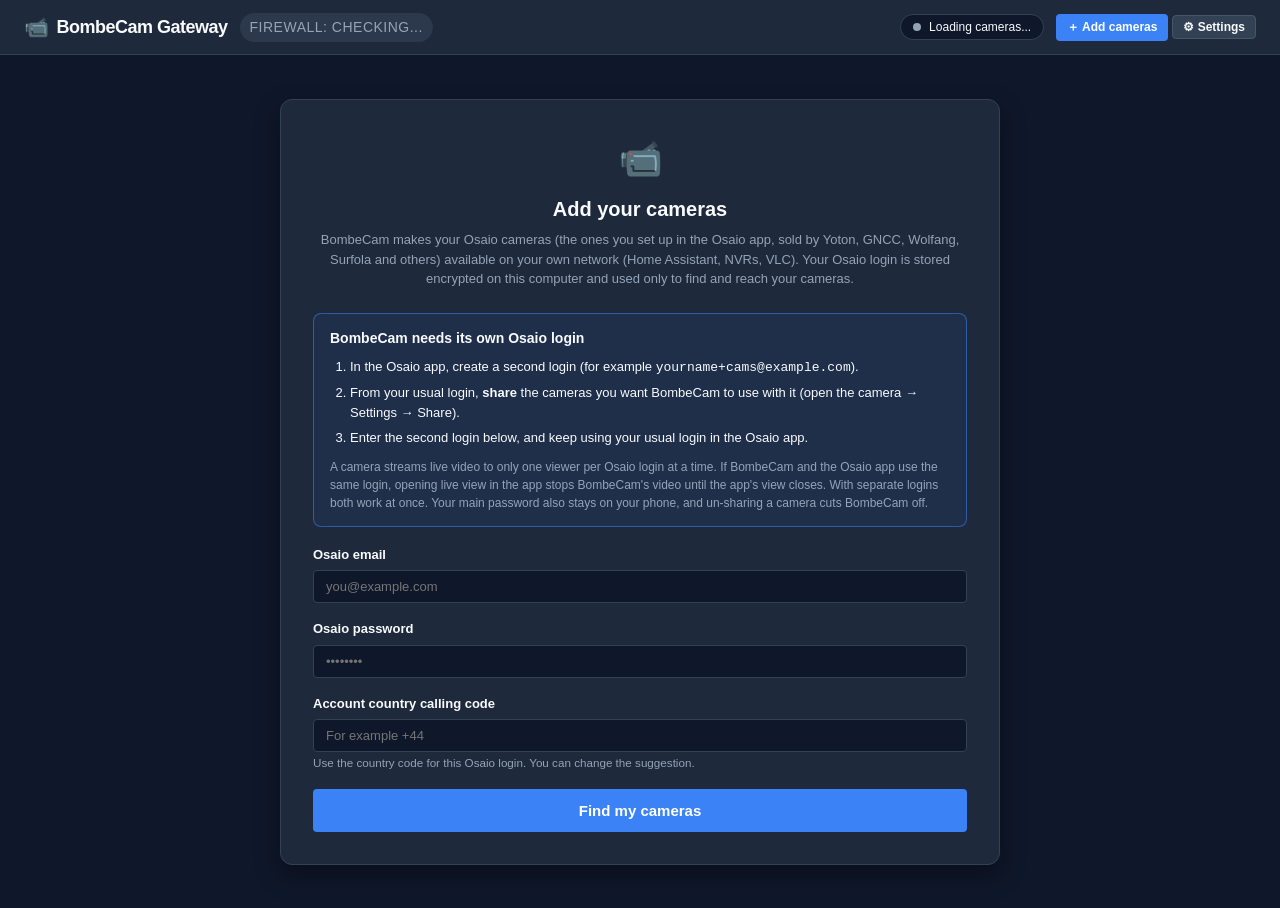
==== commit 8f78ca43: "Add SD card UI (Streams & ports tab) - New SD Card card after Recordings card - Shows SD card info: " ====
--- a/web/index.html
+++ b/web/index.html
@@ -463,6 +463,61 @@
         <div class="card">
           <div class="card-header">
             <div>
+              <h2 class="card-title">Recordings</h2>
+              <p class="card-subtitle">Video recorded from your cameras, stored on this PC. Recording must be enabled at start-up (<code>BOMBECAM_RECORDINGS_DIR</code> or <code>-recordings-dir</code>).</p>
+            </div>
+            <button id="btn-refresh-recordings" class="btn btn-secondary btn-sm">🔄 Refresh</button>
+          </div>
+          <div class="card-body">
+            <div id="recordings-list" class="stream-list">
+              <div class="text-muted">Loading...</div>
+            </div>
+          </div>
+        </div>
+
+        <div class="card">
+          <div class="card-header">
+            <div>
+              <h2 class="card-title">SD Card</h2>
+              <p class="card-subtitle">Recordings stored on the camera's microSD card. Requires Osaio sign-in.</p>
+            </div>
+            <button id="btn-refresh-sdcard" class="btn btn-secondary btn-sm">🔄 Refresh</button>
+          </div>
+          <div class="card-body">
+            <div id="sdcard-info" class="sdcard-info" hidden>
+              <div class="sdcard-stats">
+                <div class="sdcard-stat">
+                  <span class="sdcard-stat-label">Total</span>
+                  <span class="sdcard-stat-value" id="sdcard-total">-</span>
+                </div>
+                <div class="sdcard-stat">
+                  <span class="sdcard-stat-label">Used</span>
+                  <span class="sdcard-stat-value" id="sdcard-used">-</span>
+                </div>
+                <div class="sdcard-stat">
+                  <span class="sdcard-stat-label">Free</span>
+                  <span class="sdcard-stat-value" id="sdcard-free">-</span>
+                </div>
+                <div class="sdcard-stat">
+                  <span class="sdcard-stat-label">Status</span>
+                  <span class="sdcard-stat-value" id="sdcard-status">-</span>
+                </div>
+              </div>
+              <div class="sdcard-progress">
+                <div class="sdcard-progress-bar">
+                  <div class="sdcard-progress-fill" id="sdcard-progress-fill" style="width: 0%"></div>
+                </div>
+              </div>
+            </div>
+            <div id="sdcard-recordings" class="stream-list">
+              <div class="text-muted" id="sdcard-empty">Select a camera to load SD card recordings.</div>
+            </div>
+          </div>
+        </div>
+
+        <div class="card">
+          <div class="card-header">
+            <div>
               <h2 class="card-title">Ports on this PC</h2>
               <p class="card-subtitle">What other devices connect to. Ports can be changed on the <a href="/integrations.html">Frigate / Home Assistant page</a>.</p>
             </div>
@@ -546,9 +601,26 @@
         </div>
         <div class="card-body">
           <p class="privacy-hardware">
-            <strong>Needs:</strong> a GL.iNet or OpenWrt router that your cameras connect to, set to Router mode. Most internet-provider routers can't do this.
+            <strong>Needs:</strong> <span id="privacy-hardware-text">a GL.iNet or OpenWrt router that your cameras connect to, set to Router mode. Most internet-provider routers can't do this.</span>
             <a href="/blocking-options.html" target="_blank" rel="noopener" id="link-blocking-options">Other ways to block camera traffic</a>
           </p>
+
+          <div class="privacy-backend-row" style="margin-bottom: 14px;">
+            <div class="privacy-backend-info">
+              <div class="option-section-title">Where the firewall runs</div>
+              <select id="privacy-backend" class="form-control" aria-label="Where the firewall runs">
+                <option value="router">Router (OpenWrt / GL.iNet)</option>
+                <option value="local">This computer (bombecam-net)</option>
+              </select>
+              <div id="privacy-backend-detail" class="control-hint"></div>
+              <div class="option-section-title" style="margin-top: 12px;">Osaio region</div>
+              <select id="privacy-region" class="form-control" aria-label="Osaio region">
+                <option value="us">US (mqtts02-us.osaio.net)</option>
+                <option value="eu">EU (mqtts-eu.osaio.net)</option>
+              </select>
+              <div class="control-hint">The region your Osaio account belongs to. The firewall allowlist trusts only that region's servers, so the camera keeps its control channel and BombeCam can still start local streams.</div>
+            </div>
+          </div>
 
           <div class="privacy-router-row">
             <div class="privacy-router-info">
@@ -632,6 +704,32 @@
               <pre class="code-block"><code id="privacy-manual-command">sh /tmp/bombecam-router.sh apply yes --camera "Name=AA:BB:CC:DD:EE:FF"</code></pre>
             </div>
           </details>
+          <details id="privacy-how-local" class="how-it-works" style="display: none;">
+            <summary>How it works</summary>
+            <div class="how-body">
+              <h3>How the blocking works</h3>
+              <ul>
+                <li>The rules live on the Linux machine your cameras route through (for example Home Assistant OS), in an nftables table, and recognise each camera by its network (MAC) address. The <code>bombecam-net</code> daemon applies them in one transaction and reads them back from the kernel.</li>
+                <li>A blocked camera can still reach only Osaio's control server and stream-setup server for your region, DNS and time sync, all under a shared <strong>4&nbsp;KB/s per camera</strong> cap. Everything else, including IPv6, is dropped. Allowed traffic is not inspected, so images in it cannot be ruled out.</li>
+                <li>Traffic to devices on your own network is left alone, so the camera keeps streaming to BombeCam and Home Assistant. <strong>What Osaio can still see</strong> and what the encrypted control channel carries are unchanged.</li>
+                <li>The camera choices and the region are sent to <code>bombecam-net</code> over its local API on <code>127.0.0.1:8653</code>. If the service is down, the choices stay saved and are applied when it comes back.</li>
+              </ul>
+              <h3>What it requires</h3>
+              <ul>
+                <li>A Linux machine on the path the cameras use to reach the internet, running the <code>bombecam-net</code> daemon with nftables (on Home Assistant OS, the <code>firewall</code> service of the BombeCam compose file).</li>
+                <li>The cameras routed through it, and each camera streamed to BombeCam at least once, so BombeCam knows its MAC address.</li>
+                <li>The gateway and the daemon on the same loopback address (the default), or <code>BOMBECAM_LOCAL_FIREWALL_URL</code> pointing at it.</li>
+              </ul>
+              <h3>Setup</h3>
+              <ol>
+                <li>Start the <code>firewall</code> service (<code>bombecam-net</code>) on the machine with nftables.</li>
+                <li>Choose <strong>This computer</strong> under <strong>Where the firewall runs</strong>.</li>
+                <li>Set <strong>Osaio region</strong> to the region of your account.</li>
+                <li>Turn on <strong>Block all cameras</strong>, or the switch for each camera you want blocked, then press <strong>Check firewall</strong>.</li>
+              </ol>
+              <p class="how-note">The daemon keeps its rules and configuration in its state volume. Stopping the service removes nothing from the cameras; the rules stop with it.</p>
+            </div>
+          </details>
         </div>
       </div>
     </section>
@@ -847,14 +945,6 @@
           </div>
           <details class="privacy-advanced">
             <summary>Advanced</summary>
-            <div class="form-group" style="margin-top: 8px;">
-              <label for="privacy-region">Osaio region</label>
-              <select id="privacy-region" class="form-control">
-                <option value="us">US (mqtts02-us.osaio.net)</option>
-                <option value="eu">EU (mqtts-eu.osaio.net)</option>
-              </select>
-              <small class="text-muted">The region your Osaio account belongs to. The firewall allowlist trusts only that region's servers, so the camera keeps its control channel and BombeCam can still start local streams.</small>
-            </div>
             <div class="form-group" style="margin-top: 8px;">
               <label for="privacy-router-user">SSH user</label>
               <input type="text" id="privacy-router-user" class="form-control" value="root" spellcheck="false" autocomplete="off" data-bwignore="true" data-1p-ignore="true" data-lpignore="true">
--- a/web/style.css
+++ b/web/style.css
@@ -0,0 +1,2946 @@
+/* ==========================================================================
+   BombeCam web page stylesheet
+   Modern, Clean, Responsive Dark Theme with High Visual Hierarchy
+   ========================================================================== */
+
+:root {
+  --bg-body: #0f172a;
+  --bg-card: #1e293b;
+  --bg-card-header: #334155;
+  --bg-input: #0f172a;
+  --border-color: #334155;
+  --text-main: #f8fafc;
+  --text-muted: #94a3b8;
+  --accent-primary: #3b82f6;
+  --accent-primary-hover: #2563eb;
+  --accent-success: #22c55e;
+  --accent-warning: #f59e0b;
+  --accent-danger: #ef4444;
+  --accent-danger-hover: #dc2626;
+  --accent-info: #0ea5e9;
+  --radius-sm: 4px;
+  --radius-md: 8px;
+  --radius-lg: 12px;
+  --font-family: -apple-system, BlinkMacSystemFont, "Segoe UI", Roboto, Helvetica, Arial, sans-serif;
+  --transition: all 0.2s ease-in-out;
+}
+
+* {
+  box-sizing: border-box;
+  margin: 0;
+  padding: 0;
+}
+
+body {
+  font-family: var(--font-family);
+  background-color: var(--bg-body);
+  color: var(--text-main);
+  line-height: 1.5;
+  font-size: 14px;
+  min-height: 100vh;
+  display: flex;
+  flex-direction: column;
+}
+
+/* ==========================================================================
+   Header & Navigation
+   ========================================================================== */
+
+.app-header {
+  background-color: var(--bg-card);
+  border-bottom: 1px solid var(--border-color);
+  padding: 12px 24px;
+  display: flex;
+  align-items: center;
+  justify-content: space-between;
+  flex-wrap: wrap;
+  gap: 12px;
+}
+
+.header-left, .header-right {
+  display: flex;
+  align-items: center;
+  gap: 12px;
+  flex-wrap: wrap;
+}
+
+.brand {
+  display: flex;
+  align-items: center;
+  gap: 8px;
+  font-weight: 700;
+  font-size: 18px;
+  letter-spacing: -0.5px;
+}
+
+.brand-icon {
+  font-size: 20px;
+}
+
+.brand-ver {
+  font-size: 11px;
+  padding: 2px 6px;
+  background-color: var(--border-color);
+  border-radius: var(--radius-sm);
+  color: var(--text-muted);
+}
+
+.nav-tabs {
+  display: flex;
+  background-color: var(--bg-card);
+  border-bottom: 1px solid var(--border-color);
+  padding: 0 24px;
+  overflow-x: auto;
+  gap: 4px;
+}
+
+.nav-tab {
+  padding: 12px 18px;
+  background: none;
+  border: none;
+  border-bottom: 3px solid transparent;
+  color: var(--text-muted);
+  font-size: 14px;
+  font-weight: 600;
+  cursor: pointer;
+  transition: var(--transition);
+  white-space: nowrap;
+}
+
+.nav-tab:hover {
+  color: var(--text-main);
+  background-color: rgba(255, 255, 255, 0.03);
+}
+
+.nav-tab.active {
+  color: var(--accent-primary);
+  border-bottom-color: var(--accent-primary);
+}
+
+.tab-content {
+  display: none;
+}
+
+.tab-content.active {
+  display: block;
+  padding-top: 20px; /* breathing room between the tab bar and the cards */
+}
+
+.app-main {
+  flex: 1;
+  padding: 24px;
+  max-width: 1400px;
+  width: 100%;
+  margin: 0 auto;
+}
+
+/* ==========================================================================
+   Badges & Status Pills
+   ========================================================================== */
+
+.badge {
+  display: inline-flex;
+  align-items: center;
+  gap: 6px;
+  padding: 4px 10px;
+  border-radius: 9999px;
+  font-size: 12px;
+  font-weight: 600;
+  text-transform: uppercase;
+  letter-spacing: 0.5px;
+}
+
+.badge-verified, .badge-success {
+  background-color: rgba(34, 197, 94, 0.15);
+  color: var(--accent-success);
+  border: 1px solid rgba(34, 197, 94, 0.3);
+}
+
+.badge-pending, .badge-warning {
+  background-color: rgba(245, 158, 11, 0.15);
+  color: var(--accent-warning);
+  border: 1px solid rgba(245, 158, 11, 0.3);
+}
+
+.badge-unverified, .badge-info {
+  background-color: rgba(14, 165, 233, 0.15);
+  color: var(--accent-info);
+  border: 1px solid rgba(14, 165, 233, 0.3);
+}
+
+.badge-error, .badge-danger {
+  background-color: rgba(239, 68, 68, 0.15);
+  color: var(--accent-danger);
+  border: 1px solid rgba(239, 68, 68, 0.3);
+}
+
+.badge-secondary, .badge-paused {
+  background-color: rgba(100, 116, 139, 0.2);
+  color: #94a3b8;
+  border: 1px solid #475569;
+}
+
+.badge-active {
+  background-color: rgba(34, 197, 94, 0.2);
+  color: #4ade80;
+  border: 1px solid rgba(74, 222, 128, 0.4);
+}
+
+/* ==========================================================================
+   Buttons & Actions
+   ========================================================================== */
+
+.btn {
+  display: inline-flex;
+  align-items: center;
+  justify-content: center;
+  gap: 6px;
+  padding: 8px 16px;
+  border-radius: var(--radius-sm);
+  font-size: 13px;
+  font-weight: 600;
+  border: 1px solid transparent;
+  cursor: pointer;
+  transition: var(--transition);
+  text-decoration: none;
+}
+
+.btn:disabled {
+  opacity: 0.5;
+  cursor: not-allowed;
+}
+
+.btn-sm {
+  padding: 4px 10px;
+  font-size: 12px;
+}
+
+.btn-primary {
+  background-color: var(--accent-primary);
+  color: #fff;
+}
+.btn-primary:hover:not(:disabled) {
+  background-color: var(--accent-primary-hover);
+}
+
+.btn-secondary {
+  background-color: #334155;
+  color: var(--text-main);
+  border-color: #475569;
+}
+.btn-secondary:hover:not(:disabled) {
+  background-color: #475569;
+}
+
+.btn-success {
+  background-color: var(--accent-success);
+  color: #fff;
+}
+.btn-success:hover:not(:disabled) {
+  background-color: #16a34a;
+}
+
+.btn-warning {
+  background-color: var(--accent-warning);
+  color: #000;
+}
+.btn-warning:hover:not(:disabled) {
+  background-color: #d97706;
+}
+
+.btn-danger {
+  background-color: var(--accent-danger);
+  color: #fff;
+}
+.btn-danger:hover:not(:disabled) {
+  background-color: var(--accent-danger-hover);
+}
+
+.btn-outline {
+  background: transparent;
+  border-color: var(--border-color);
+  color: var(--text-main);
+}
+.btn-outline:hover:not(:disabled) {
+  background-color: #334155;
+  border-color: #475569;
+}
+
+/* Prominent Red STOP Action */
+.btn-stop {
+  background-color: var(--accent-danger);
+  color: #ffffff;
+  font-weight: 700;
+  padding: 8px 18px;
+  box-shadow: 0 0 12px rgba(239, 68, 68, 0.4);
+  animation: pulse-stop 2.5s infinite;
+}
+.btn-stop:hover:not(:disabled) {
+  background-color: var(--accent-danger-hover);
+  box-shadow: 0 0 16px rgba(239, 68, 68, 0.7);
+}
+
+@keyframes pulse-stop {
+  0% { box-shadow: 0 0 8px rgba(239, 68, 68, 0.3); }
+  50% { box-shadow: 0 0 16px rgba(239, 68, 68, 0.6); }
+  100% { box-shadow: 0 0 8px rgba(239, 68, 68, 0.3); }
+}
+
+.btn-copied {
+  background-color: var(--accent-success) !important;
+  color: #ffffff !important;
+  border-color: var(--accent-success) !important;
+}
+
+.btn-updating {
+  position: relative;
+  pointer-events: none;
+  opacity: 0.7;
+}
+.btn-updating::after {
+  content: "";
+  display: inline-block;
+  width: 10px;
+  height: 10px;
+  margin-left: 6px;
+  border: 2px solid #ffffff;
+  border-top-color: transparent;
+  border-radius: 50%;
+  animation: spin 0.6s linear infinite;
+}
+
+@keyframes spin {
+  to { transform: rotate(360deg); }
+}
+
+/* ==========================================================================
+   Cards & Layout Grids
+   ========================================================================== */
+
+.card {
+  background-color: var(--bg-card);
+  border: 1px solid var(--border-color);
+  border-radius: var(--radius-lg);
+  overflow: hidden;
+  margin-bottom: 24px;
+}
+
+.card-header {
+  padding: 16px 20px;
+  background-color: rgba(255, 255, 255, 0.02);
+  border-bottom: 1px solid var(--border-color);
+  display: flex;
+  align-items: center;
+  justify-content: space-between;
+  flex-wrap: wrap;
+  gap: 12px;
+}
+
+.card-title {
+  font-size: 16px;
+  font-weight: 700;
+  color: var(--text-main);
+}
+
+.card-subtitle {
+  font-size: 12px;
+  color: var(--text-muted);
+  margin-top: 2px;
+}
+
+.card-body {
+  padding: 20px;
+}
+
+.dashboard-grid {
+  display: grid;
+  grid-template-columns: 1.2fr 1fr;
+  gap: 24px;
+}
+
+@media (max-width: 1024px) {
+  .dashboard-grid {
+    grid-template-columns: 1fr;
+  }
+}
+
+.account-grid, .safety-grid {
+  display: grid;
+  grid-template-columns: 1fr 1fr;
+  gap: 24px;
+}
+
+@media (max-width: 900px) {
+  .account-grid, .safety-grid {
+    grid-template-columns: 1fr;
+  }
+}
+
+/* ==========================================================================
+   Live Preview & Decoded-Frame Gating
+   ========================================================================== */
+
+.preview-body {
+  display: flex;
+  flex-direction: column;
+  gap: 14px;
+}
+
+.video-container {
+  position: relative;
+  width: 100%;
+  background-color: #000000;
+  border-radius: var(--radius-md);
+  overflow: hidden;
+  aspect-ratio: 16 / 9;
+  display: flex;
+  align-items: center;
+  justify-content: center;
+  border: 1px solid var(--border-color);
+}
+
+#preview-player {
+  width: 100%;
+  height: 100%;
+  object-fit: contain;
+  transition: transform 0.2s ease;
+  transform-origin: center center;
+}
+
+.preview-overlay {
+  position: absolute;
+  top: 0;
+  left: 0;
+  width: 100%;
+  height: 100%;
+  display: flex;
+  align-items: center;
+  justify-content: center;
+  background-color: rgba(0, 0, 0, 0.7);
+  color: var(--text-muted);
+  font-weight: 500;
+  pointer-events: none;
+  text-align: center;
+  padding: 20px;
+  flex-direction: column;
+}
+
+.preview-overlay button {
+  pointer-events: auto;
+}
+
+/* Generic utility: the app toggles "hidden" on several elements (e.g. the
+   "Fixed Lens" badge), but only the video overlay had a rule for it. */
+.hidden {
+  display: none !important;
+}
+
+.preview-overlay.hidden {
+  display: none;
+}
+
+.cam-indicator {
+  font-size: 13px;
+  color: var(--text-muted);
+  font-weight: 500;
+}
+
+.media-path-badge {
+  display: inline-block;
+  margin-left: 8px;
+  padding: 1px 8px;
+  border-radius: 999px;
+  font-size: 11px;
+  font-weight: 600;
+  color: var(--accent-success);
+  border: 1px solid currentColor;
+  cursor: help;
+}
+
+.media-path-badge.warn {
+  color: var(--accent-warning);
+}
+
+/* ==========================================================================
+   PTZ & Auxiliary Controls
+   ========================================================================== */
+
+.section-subtitle {
+  font-size: 13px;
+  font-weight: 700;
+  text-transform: uppercase;
+  letter-spacing: 0.5px;
+  color: var(--text-muted);
+  margin-bottom: 10px;
+  padding-bottom: 4px;
+  border-bottom: 1px solid var(--border-color);
+}
+
+.ptz-section {
+  margin-bottom: 20px;
+}
+
+.ptz-dpad {
+  display: grid;
+  grid-template-columns: repeat(3, 48px);
+  grid-template-rows: repeat(3, 48px);
+  gap: 6px;
+  width: fit-content;
+  margin: 0 auto;
+  padding: 10px;
+  background-color: var(--bg-body);
+  border-radius: var(--radius-md);
+  border: 1px solid var(--border-color);
+}
+
+.ptz-btn {
+  display: flex;
+  align-items: center;
+  justify-content: center;
+  background-color: #334155;
+  color: var(--text-main);
+  border: 1px solid #475569;
+  border-radius: var(--radius-sm);
+  font-size: 16px;
+  font-weight: bold;
+  cursor: pointer;
+  transition: var(--transition);
+  user-select: none;
+}
+
+.ptz-btn:hover:not(:disabled) {
+  background-color: var(--accent-primary);
+  border-color: var(--accent-primary);
+  color: #fff;
+}
+
+.ptz-btn:active:not(:disabled) {
+  transform: scale(0.95);
+}
+
+.ptz-stop {
+  background-color: #475569;
+  color: #ef4444;
+}
+.ptz-stop:hover:not(:disabled) {
+  background-color: #ef4444;
+  color: #fff;
+}
+
+.ptz-corner {
+  background: transparent;
+  border: none;
+  cursor: default;
+}
+
+.switches-section {
+  display: flex;
+  flex-direction: column;
+  gap: 12px;
+  margin-bottom: 20px;
+}
+
+.control-row {
+  display: flex;
+  align-items: center;
+  justify-content: space-between;
+  padding: 8px 12px;
+  background-color: var(--bg-body);
+  border: 1px solid var(--border-color);
+  border-radius: var(--radius-sm);
+  gap: 12px;
+}
+
+.control-info {
+  display: flex;
+  align-items: center;
+  gap: 8px;
+}
+
+.control-name {
+  font-weight: 500;
+  font-size: 13px;
+}
+
+.readback-pill {
+  font-size: 11px;
+  font-weight: 600;
+  padding: 2px 8px;
+  border-radius: 9999px;
+  background-color: #334155;
+  color: var(--text-main);
+}
+
+.telemetry-status {
+  font-size: 12px;
+  color: var(--accent-success);
+  font-weight: 500;
+}
+
+.telemetry-status.updating {
+  color: var(--accent-warning);
+}
+
+.btn-talk {
+  user-select: none;
+}
+.btn-talk.active {
+  background-color: var(--accent-danger) !important;
+  color: #fff !important;
+  animation: pulse-talk 1s infinite;
+}
+
+@keyframes pulse-talk {
+  0% { opacity: 1; }
+  50% { opacity: 0.6; }
+  100% { opacity: 1; }
+}
+
+.pill-nv-on {
+  font-size: 11px;
+  font-weight: 700;
+  padding: 2px 8px;
+  border-radius: 9999px;
+  background-color: rgba(34, 197, 94, 0.15);
+  color: #22c55e;
+  border: 1px solid rgba(34, 197, 94, 0.35);
+  display: inline-flex;
+  align-items: center;
+  gap: 5px;
+}
+.pill-nv-on::before {
+  content: "";
+  display: inline-block;
+  width: 6px;
+  height: 6px;
+  border-radius: 50%;
+  background-color: #22c55e;
+  box-shadow: 0 0 6px #22c55e;
+}
+
+.pill-nv-off {
+  font-size: 11px;
+  font-weight: 600;
+  padding: 2px 8px;
+  border-radius: 9999px;
+  background-color: #1e293b;
+  color: var(--text-muted);
+  border: 1px solid var(--border-color);
+  display: inline-flex;
+  align-items: center;
+  gap: 5px;
+}
+.pill-nv-off::before {
+  content: "";
+  display: inline-block;
+  width: 6px;
+  height: 6px;
+  border-radius: 50%;
+  background-color: #64748b;
+}
+
+.control-disabled {
+  opacity: 0.45;
+}
+.control-disabled button,
+.control-disabled input {
+  pointer-events: none !important;
+  cursor: not-allowed !important;
+}
+
+.badge-fixed-lens {
+  font-size: 11px;
+  font-weight: 600;
+  padding: 2px 6px;
+  border-radius: 4px;
+  background-color: rgba(148, 163, 184, 0.15);
+  color: #94a3b8;
+  border: 1px solid rgba(148, 163, 184, 0.3);
+  margin-left: 8px;
+}
+
+/* ==========================================================================
+   Stream URLs & NVR Integration
+   ========================================================================== */
+
+.form-control {
+  width: 100%;
+  padding: 8px 12px;
+  background-color: var(--bg-input);
+  border: 1px solid var(--border-color);
+  border-radius: var(--radius-sm);
+  color: var(--text-main);
+  font-size: 13px;
+  font-family: inherit;
+  transition: var(--transition);
+}
+
+.form-control:focus {
+  outline: none;
+  border-color: var(--accent-primary);
+  box-shadow: 0 0 0 2px rgba(59, 130, 246, 0.2);
+}
+
+.code-input {
+  font-family: "SFMono-Regular", Consolas, "Liberation Mono", Menlo, monospace;
+  font-size: 12px;
+}
+
+.integration-block {
+  margin-bottom: 20px;
+  background-color: var(--bg-body);
+  border: 1px solid var(--border-color);
+  border-radius: var(--radius-md);
+  overflow: hidden;
+}
+
+.snippet-header {
+  padding: 10px 16px;
+  background-color: rgba(255, 255, 255, 0.03);
+  border-bottom: 1px solid var(--border-color);
+  display: flex;
+  align-items: center;
+  justify-content: space-between;
+}
+
+.snippet-title {
+  font-size: 13px;
+  font-weight: 600;
+}
+
+.code-block {
+  padding: 16px;
+  margin: 0;
+  overflow-x: auto;
+  font-family: "SFMono-Regular", Consolas, "Liberation Mono", Menlo, monospace;
+  font-size: 12px;
+  line-height: 1.6;
+  color: #cbd5e1;
+}
+
+/* ==========================================================================
+   Discovery Table
+   ========================================================================== */
+
+.discovery-actions-bar {
+  display: flex;
+  align-items: center;
+  justify-content: space-between;
+  margin-bottom: 14px;
+}
+
+.table-container {
+  overflow-x: auto;
+  border: 1px solid var(--border-color);
+  border-radius: var(--radius-sm);
+}
+
+.data-table {
+  width: 100%;
+  border-collapse: collapse;
+  text-align: left;
+  font-size: 13px;
+}
+
+.data-table th, .data-table td {
+  padding: 10px 14px;
+  border-bottom: 1px solid var(--border-color);
+}
+
+.data-table th {
+  background-color: rgba(255, 255, 255, 0.03);
+  font-weight: 600;
+  color: var(--text-muted);
+}
+
+.data-table tr:hover td {
+  background-color: rgba(255, 255, 255, 0.015);
+}
+
+/* ==========================================================================
+   Forms & Inputs
+   ========================================================================== */
+
+.form-group {
+  margin-bottom: 16px;
+}
+
+.form-group label {
+  display: block;
+  font-weight: 600;
+  font-size: 13px;
+  margin-bottom: 6px;
+  color: var(--text-main);
+}
+
+.form-row {
+  display: flex;
+  gap: 16px;
+}
+
+.col-half {
+  flex: 1;
+}
+
+.checkbox-label {
+  display: flex;
+  align-items: center;
+  gap: 8px;
+  cursor: pointer;
+  font-size: 13px;
+}
+
+.form-text {
+  font-size: 11px;
+  margin-top: 4px;
+}
+
+.text-muted {
+  color: var(--text-muted);
+}
+
+.text-center {
+  text-align: center;
+}
+
+.profile-details {
+  display: flex;
+  flex-direction: column;
+  gap: 8px;
+  margin-bottom: 20px;
+}
+
+.profile-field {
+  display: flex;
+  justify-content: space-between;
+  padding: 6px 0;
+  border-bottom: 1px solid rgba(255, 255, 255, 0.05);
+}
+
+.field-label {
+  color: var(--text-muted);
+  font-size: 13px;
+}
+
+.field-value {
+  font-weight: 600;
+  font-size: 13px;
+}
+
+.profile-actions {
+  display: flex;
+  flex-wrap: wrap;
+  gap: 8px;
+}
+
+/* ==========================================================================
+   Safety & Recovery
+   ========================================================================== */
+
+.status-summary-box {
+  display: flex;
+  flex-direction: column;
+  gap: 8px;
+  margin-bottom: 24px;
+  background-color: var(--bg-body);
+  border: 1px solid var(--border-color);
+  padding: 16px;
+  border-radius: var(--radius-md);
+}
+
+.status-item {
+  display: flex;
+  justify-content: space-between;
+  font-size: 13px;
+}
+
+.status-key {
+  color: var(--text-muted);
+}
+
+.status-val {
+  font-weight: 600;
+}
+
+.safety-action-box {
+  padding: 16px;
+  border: 1px dashed var(--accent-warning);
+  border-radius: var(--radius-md);
+  background-color: rgba(245, 158, 11, 0.05);
+}
+
+.safety-action-box h3 {
+  font-size: 14px;
+  margin-bottom: 6px;
+  color: var(--accent-warning);
+}
+
+.safety-action-box p {
+  margin-bottom: 14px;
+  font-size: 12px;
+}
+
+/* ==========================================================================
+   Modals
+   ========================================================================== */
+
+.modal {
+  display: none;
+  position: fixed;
+  top: 0;
+  left: 0;
+  width: 100%;
+  height: 100%;
+  background-color: rgba(0, 0, 0, 0.75);
+  z-index: 1000;
+  align-items: center;
+  justify-content: center;
+  padding: 20px;
+}
+
+.modal.active {
+  display: flex;
+}
+
+.modal-dialog {
+  background-color: var(--bg-card);
+  border: 1px solid var(--border-color);
+  border-radius: var(--radius-lg);
+  max-width: 480px;
+  width: 100%;
+  box-shadow: 0 10px 25px rgba(0, 0, 0, 0.5);
+  animation: modal-pop 0.2s ease-out;
+}
+
+@keyframes modal-pop {
+  from { transform: scale(0.95); opacity: 0; }
+  to { transform: scale(1); opacity: 1; }
+}
+
+.modal-header {
+  padding: 16px 20px;
+  border-bottom: 1px solid var(--border-color);
+  display: flex;
+  align-items: center;
+  justify-content: space-between;
+}
+
+.modal-title {
+  font-size: 16px;
+  font-weight: 700;
+}
+
+.modal-close {
+  background: none;
+  border: none;
+  color: var(--text-muted);
+  font-size: 20px;
+  cursor: pointer;
+  line-height: 1;
+}
+
+.modal-close:hover {
+  color: var(--text-main);
+}
+
+.modal-body {
+  padding: 20px;
+}
+
+.modal-footer {
+  padding: 12px 20px;
+  border-top: 1px solid var(--border-color);
+  display: flex;
+  justify-content: flex-end;
+  gap: 10px;
+  background-color: rgba(0, 0, 0, 0.15);
+}
+
+.alert {
+  padding: 12px;
+  border-radius: var(--radius-sm);
+  margin-bottom: 14px;
+  font-size: 13px;
+}
+
+.alert-warning {
+  background-color: rgba(245, 158, 11, 0.15);
+  border: 1px solid rgba(245, 158, 11, 0.3);
+  color: #fbbf24;
+}
+
+/* ==========================================================================
+   Toasts
+   ========================================================================== */
+
+.toast-container {
+  position: fixed;
+  bottom: 24px;
+  right: 24px;
+  display: flex;
+  flex-direction: column;
+  gap: 10px;
+  z-index: 2000;
+  pointer-events: none;
+}
+
+.toast {
+  padding: 12px 18px;
+  background-color: #1e293b;
+  color: #fff;
+  border-radius: var(--radius-sm);
+  box-shadow: 0 4px 12px rgba(0, 0, 0, 0.4);
+  font-size: 13px;
+  font-weight: 500;
+  border-left: 4px solid var(--accent-primary);
+  pointer-events: auto;
+  animation: toast-in 0.25s ease-out;
+  max-width: 380px;
+}
+
+.toast.toast-success { border-left-color: var(--accent-success); }
+.toast.toast-error { border-left-color: var(--accent-danger); }
+.toast.toast-warning { border-left-color: var(--accent-warning); }
+
+@keyframes toast-in {
+  from { transform: translateX(100%); opacity: 0; }
+  to { transform: translateX(0); opacity: 1; }
+}
+
+/* ==========================================================================
+   Sign-in and camera selection
+   ========================================================================== */
+
+#view-onboarding {
+  display: flex;
+  justify-content: center;
+  align-items: center;
+  min-height: calc(100vh - 120px);
+  padding: 20px;
+}
+
+.onboarding-screen {
+  width: 100%;
+  animation: fadeIn 0.2s ease-in-out;
+}
+
+.onboarding-card {
+  max-width: 440px;
+  margin: 0 auto;
+  background-color: var(--bg-card);
+  border: 1px solid var(--border-color);
+  border-radius: var(--radius-lg);
+  padding: 32px;
+  box-shadow: 0 10px 25px rgba(0, 0, 0, 0.4);
+}
+
+.onboarding-card-wide {
+  max-width: 720px;
+}
+
+.onboarding-header {
+  text-align: center;
+  margin-bottom: 24px;
+}
+
+.onboarding-icon {
+  font-size: 36px;
+  display: block;
+  margin-bottom: 8px;
+}
+
+.onboarding-title {
+  font-size: 20px;
+  font-weight: 700;
+  margin-bottom: 6px;
+  color: var(--text-main);
+}
+
+.onboarding-subtitle {
+  font-size: 13px;
+  color: var(--text-muted);
+  line-height: 1.5;
+}
+
+.btn-block {
+  width: 100%;
+}
+
+.btn-lg {
+  padding: 12px 20px;
+  font-size: 15px;
+  font-weight: 700;
+}
+
+/* Spinner */
+.loading-spinner {
+  width: 44px;
+  height: 44px;
+  border: 4px solid rgba(59, 130, 246, 0.15);
+  border-top-color: var(--accent-primary);
+  border-radius: 50%;
+  animation: spin 0.8s linear infinite;
+  margin: 16px auto 20px auto;
+}
+
+.loading-title {
+  font-size: 18px;
+  font-weight: 600;
+  margin-bottom: 8px;
+  color: var(--text-main);
+}
+
+.loading-desc {
+  font-size: 13px;
+  color: var(--text-muted);
+}
+
+@keyframes spin {
+  to { transform: rotate(360deg); }
+}
+
+@keyframes fadeIn {
+  from { opacity: 0; transform: translateY(6px); }
+  to { opacity: 1; transform: translateY(0); }
+}
+
+/* Screen 2: Discovery List */
+.discovery-toolbar {
+  display: flex;
+  justify-content: space-between;
+  align-items: center;
+  padding: 10px 14px;
+  background-color: rgba(255, 255, 255, 0.02);
+  border: 1px solid var(--border-color);
+  border-radius: var(--radius-sm);
+  margin-bottom: 12px;
+}
+
+.discovery-list {
+  max-height: 380px;
+  overflow-y: auto;
+  margin-bottom: 20px;
+  display: flex;
+  flex-direction: column;
+  gap: 8px;
+}
+
+.discovery-camera-item {
+  background-color: var(--bg-body);
+  border: 1px solid var(--border-color);
+  border-radius: var(--radius-md);
+  padding: 12px 16px;
+  transition: var(--transition);
+}
+
+.discovery-camera-item:hover {
+  border-color: var(--accent-primary);
+}
+
+.discovery-camera-label {
+  display: flex;
+  align-items: flex-start;
+  gap: 12px;
+  cursor: pointer;
+  width: 100%;
+}
+
+.chk-discovery-item {
+  margin-top: 3px;
+  cursor: pointer;
+}
+
+.discovery-camera-details {
+  flex: 1;
+}
+
+.discovery-camera-primary {
+  display: flex;
+  justify-content: space-between;
+  align-items: center;
+  margin-bottom: 4px;
+}
+
+.discovery-camera-name {
+  font-weight: 600;
+  font-size: 14px;
+}
+
+.discovery-camera-meta {
+  display: flex;
+  flex-wrap: wrap;
+  gap: 12px;
+  font-size: 12px;
+}
+
+.discovery-empty {
+  text-align: center;
+  padding: 30px 16px;
+  background-color: var(--bg-body);
+  border: 1px dashed var(--border-color);
+  border-radius: var(--radius-md);
+}
+
+.onboarding-actions {
+  margin-top: 16px;
+}
+
+/* ==========================================================================
+   Firewall decision guide and deployment options
+   ========================================================================== */
+
+.firewall-action-buttons {
+  display: flex;
+  gap: 12px;
+  margin-top: 1.5rem;
+  flex-wrap: wrap;
+}
+
+.decision-options-grid {
+  display: grid;
+  grid-template-columns: repeat(auto-fit, minmax(320px, 1fr));
+  gap: 20px;
+  margin-top: 1rem;
+}
+
+.decision-option-card {
+  background-color: rgba(255, 255, 255, 0.02);
+  border: 1px solid var(--border-color);
+  border-radius: var(--radius-md);
+  padding: 20px;
+  display: flex;
+  flex-direction: column;
+  position: relative;
+  transition: var(--transition);
+}
+
+.decision-option-card:hover {
+  border-color: #475569;
+}
+
+.decision-option-card.recommended {
+  border-color: rgba(59, 130, 246, 0.5);
+  background-color: rgba(59, 130, 246, 0.03);
+  box-shadow: 0 0 20px rgba(59, 130, 246, 0.08);
+}
+
+.option-badge {
+  display: inline-block;
+  align-self: flex-start;
+  background: rgba(59, 130, 246, 0.15);
+  color: var(--accent-primary);
+  border: 1px solid rgba(59, 130, 246, 0.3);
+  font-size: 11px;
+  font-weight: 700;
+  padding: 3px 10px;
+  border-radius: 9999px;
+  margin-bottom: 12px;
+  text-transform: uppercase;
+  letter-spacing: 0.5px;
+}
+
+.option-title {
+  font-size: 16px;
+  font-weight: 700;
+  color: var(--text-main);
+  margin-bottom: 8px;
+}
+
+.option-desc {
+  font-size: 13px;
+  color: var(--text-muted);
+  margin-bottom: 14px;
+  line-height: 1.5;
+}
+
+.option-section-title {
+  font-size: 12px;
+  font-weight: 600;
+  color: var(--text-main);
+  margin-bottom: 8px;
+}
+
+.router-steps {
+  font-size: 12px;
+  color: var(--text-muted);
+  line-height: 1.6;
+  margin-top: 10px;
+}
+
+.step-item {
+  margin-bottom: 6px;
+  padding-left: 8px;
+  border-left: 2px solid var(--border-color);
+}
+
+
+
+/* ==========================================================================
+   Header, add cameras, manage
+   ========================================================================== */
+
+/* Side-by-side cards line up top and bottom */
+.dashboard-grid, .safety-grid {
+  align-items: stretch;
+  margin-bottom: 24px;
+}
+.dashboard-grid > .card, .safety-grid > .card {
+  margin-bottom: 0;
+}
+.fw-cameras {
+  margin-bottom: 8px;
+}
+.fw-cameras .option-section-title {
+  font-weight: 600;
+  margin-bottom: 8px;
+}
+
+/* Header: firewall badge as a button, Osaio account chip */
+.badge-button {
+  border: none;
+  cursor: pointer;
+  font: inherit;
+}
+.account-chip {
+  display: inline-flex;
+  align-items: center;
+  gap: 8px;
+  padding: 5px 12px;
+  border-radius: 999px;
+  border: 1px solid var(--border-color);
+  background-color: var(--bg-body);
+  color: var(--text-main);
+  font-size: 12px;
+  max-width: 360px;
+  white-space: nowrap;
+  overflow: hidden;
+  text-overflow: ellipsis;
+}
+.account-dot {
+  width: 8px;
+  height: 8px;
+  border-radius: 50%;
+  background-color: var(--text-muted);
+  flex: none;
+}
+.account-chip.ok .account-dot { background-color: var(--accent-success); }
+.account-chip.warn .account-dot { background-color: var(--accent-warning); }
+.account-chip.error .account-dot { background-color: var(--accent-danger); }
+.account-chip.busy .account-dot { background-color: var(--accent-info); animation: pulse-dot 1.2s infinite; }
+@keyframes pulse-dot {
+  0%, 100% { opacity: 1; }
+  50% { opacity: 0.3; }
+}
+
+/* Live indicator (replaces the old "Stream Active (Decoded)" badge) */
+.live-indicator {
+  display: inline-flex;
+  align-items: center;
+  gap: 6px;
+  font-size: 11px;
+  font-weight: 700;
+  letter-spacing: 0.08em;
+  color: #fecaca;
+}
+.live-indicator::before {
+  content: "";
+  width: 8px;
+  height: 8px;
+  border-radius: 50%;
+  background-color: var(--accent-danger);
+  animation: pulse-dot 1.6s infinite;
+}
+
+/* Video toolbar (sound, full screen) */
+.video-toolbar {
+  position: absolute;
+  right: 10px;
+  bottom: 10px;
+  display: flex;
+  gap: 6px;
+  z-index: 2;
+}
+.video-tool {
+  background-color: rgba(15, 23, 42, 0.75);
+  color: #fff;
+  border: 1px solid rgba(255, 255, 255, 0.15);
+  border-radius: var(--radius-sm);
+  padding: 4px 10px;
+  font-size: 12px;
+  cursor: pointer;
+}
+.video-tool:hover {
+  background-color: rgba(51, 65, 85, 0.9);
+}
+.video-container:fullscreen #preview-player {
+  object-fit: contain;
+}
+
+/* Segmented control (night vision Auto / On / Off) */
+.segmented {
+  display: inline-flex;
+  border: 1px solid var(--border-color);
+  border-radius: var(--radius-sm);
+  overflow: hidden;
+}
+.segmented-btn {
+  background: transparent;
+  color: var(--text-main);
+  border: none;
+  border-right: 1px solid var(--border-color);
+  padding: 5px 12px;
+  font-size: 12px;
+  font-weight: 600;
+  cursor: pointer;
+}
+.segmented-btn:last-child {
+  border-right: none;
+}
+.segmented-btn:hover:not(:disabled) {
+  background-color: #334155;
+}
+.segmented-btn.active {
+  background-color: var(--accent-primary);
+  color: #fff;
+}
+.segmented-btn:disabled {
+  opacity: 0.6;
+  cursor: wait;
+}
+.control-row-stacked {
+  flex-direction: column;
+  align-items: stretch;
+  gap: 6px;
+}
+.control-row-main {
+  display: flex;
+  align-items: center;
+  justify-content: space-between;
+  gap: 12px;
+}
+.control-hint {
+  font-size: 11px;
+  color: var(--text-muted);
+}
+.control-hint a {
+  color: var(--accent-info);
+}
+#nvr-address-note {
+  margin-bottom: 10px;
+}
+
+/* Talk: microphone level */
+.talk-level {
+  display: none;
+  width: 60px;
+  height: 6px;
+  border-radius: 3px;
+  background-color: var(--border-color);
+  overflow: hidden;
+}
+.talk-level.visible {
+  display: inline-block;
+}
+#talk-level-bar {
+  display: block;
+  height: 100%;
+  width: 0%;
+  background-color: var(--accent-success);
+  transition: width 0.08s linear;
+}
+
+/* Sign-in: dedicated connector account guidance */
+.connector-guide {
+  background-color: var(--bg-body);
+  border: 1px solid var(--border-color);
+  border-radius: var(--radius-md);
+  padding: 14px 16px;
+  margin-bottom: 18px;
+  text-align: left;
+}
+.connector-guide-title {
+  font-weight: 600;
+  margin-bottom: 8px;
+}
+.connector-steps {
+  padding-left: 20px;
+  display: flex;
+  flex-direction: column;
+  gap: 6px;
+  font-size: 13px;
+}
+.connector-why {
+  margin-top: 10px;
+  font-size: 12px;
+  color: var(--text-muted);
+}
+.connector-choice {
+  display: flex;
+  flex-direction: column;
+  gap: 6px;
+  margin: 4px 0 16px;
+  text-align: left;
+}
+.radio-label {
+  display: flex;
+  align-items: center;
+  gap: 8px;
+  font-size: 13px;
+  cursor: pointer;
+}
+
+/* Volume: mute button + slider on the video toolbar */
+.volume-control {
+  display: flex;
+  align-items: center;
+  gap: 6px;
+  background-color: rgba(15, 23, 42, 0.75);
+  border: 1px solid rgba(255, 255, 255, 0.15);
+  border-radius: var(--radius-sm);
+  padding: 0 8px 0 0;
+}
+.volume-control .video-tool {
+  border: none;
+  background: transparent;
+}
+#volume-slider {
+  width: 90px;
+  accent-color: var(--accent-primary);
+  cursor: pointer;
+}
+
+/* ==========================================================================
+   Block cloud video
+   ========================================================================== */
+
+.alert-info {
+  background-color: rgba(14, 165, 233, 0.12);
+  border: 1px solid rgba(14, 165, 233, 0.3);
+  color: #7dd3fc;
+}
+.alert-success {
+  background-color: rgba(34, 197, 94, 0.12);
+  border: 1px solid rgba(34, 197, 94, 0.3);
+  color: #86efac;
+}
+.alert-danger {
+  background-color: rgba(239, 68, 68, 0.12);
+  border: 1px solid rgba(239, 68, 68, 0.35);
+  color: #fca5a5;
+}
+
+.privacy-card {
+  max-width: 880px;
+}
+.privacy-choice-row {
+  display: flex;
+  align-items: center;
+  gap: 14px;
+  flex-wrap: wrap;
+  margin: 4px 0 10px;
+}
+.segmented-lg .segmented-btn {
+  padding: 9px 26px;
+  font-size: 14px;
+}
+.privacy-choice-hint {
+  font-size: 12px;
+  line-height: 1.6;
+  max-width: 680px;
+}
+.privacy-result {
+  margin-top: 14px;
+}
+.privacy-warnings {
+  margin: 8px 0 0 18px;
+}
+.privacy-output {
+  margin-top: 8px;
+}
+.privacy-output summary,
+.privacy-advanced summary {
+  cursor: pointer;
+  font-size: 12px;
+  color: var(--text-muted);
+}
+.privacy-output .code-block {
+  max-height: 280px;
+  overflow: auto;
+  margin-top: 8px;
+}
+
+.privacy-cameras {
+  margin-top: 18px;
+}
+.privacy-camera-list {
+  list-style: none;
+  display: flex;
+  flex-direction: column;
+  gap: 6px;
+}
+.privacy-camera-list li {
+  display: flex;
+  align-items: center;
+  gap: 10px;
+  flex-wrap: wrap;
+  padding: 8px 10px;
+  border: 1px solid var(--border-color);
+  border-radius: var(--radius-sm);
+  background-color: rgba(255, 255, 255, 0.02);
+}
+.privacy-cam-name {
+  font-weight: 600;
+}
+.privacy-cam-mac {
+  color: var(--text-muted);
+  font-size: 12px;
+}
+.privacy-chip {
+  margin-left: auto;
+  font-size: 11px;
+  font-weight: 600;
+  padding: 2px 8px;
+  border-radius: 999px;
+  border: 1px solid var(--border-color);
+}
+.privacy-chip-ok {
+  color: #86efac;
+  border-color: rgba(34, 197, 94, 0.4);
+}
+.privacy-chip-warn {
+  color: #fbbf24;
+  border-color: rgba(245, 158, 11, 0.4);
+}
+.privacy-chip-muted {
+  color: var(--text-muted);
+}
+
+/* "How it works": tucked away, one click to open */
+.how-it-works {
+  margin-top: 22px;
+  border-top: 1px solid var(--border-color);
+  padding-top: 12px;
+}
+.how-it-works > summary {
+  cursor: pointer;
+  font-weight: 600;
+  color: var(--accent-primary);
+  list-style: none;
+}
+.how-it-works > summary::-webkit-details-marker {
+  display: none;
+}
+.how-it-works > summary::before {
+  content: "\25B8";
+  display: inline-block;
+  margin-right: 6px;
+  transition: transform 0.15s ease;
+}
+.how-it-works[open] > summary::before {
+  transform: rotate(90deg);
+}
+.how-body {
+  margin-top: 10px;
+  font-size: 13px;
+  color: var(--text-muted);
+  line-height: 1.6;
+}
+.how-body h3 {
+  font-size: 14px;
+  color: var(--text-main);
+  margin: 16px 0 6px;
+}
+.how-body h3:first-child {
+  margin-top: 4px;
+}
+.how-body ul,
+.how-body ol {
+  margin-left: 20px;
+}
+.how-body li {
+  margin-bottom: 4px;
+}
+.how-body strong {
+  color: var(--text-main);
+}
+.how-body .how-note {
+  margin-top: 8px;
+}
+.how-body a {
+  color: var(--accent-primary);
+}
+.how-body .code-block {
+  margin-top: 6px;
+}
+.segmented .segmented-btn.active:hover:not(:disabled) {
+  background-color: var(--accent-primary-hover);
+}
+#privacy-modal-desc {
+  margin-bottom: 14px;
+}
+
+/* ---- Block cloud video: router row, master switch, per-camera switches ---- */
+.privacy-hardware {
+  font-size: 13px;
+  line-height: 1.6;
+  color: var(--text-muted);
+  padding: 10px 12px;
+  border: 1px solid var(--border-color);
+  border-left: 3px solid var(--accent-info);
+  border-radius: var(--radius-sm);
+  background-color: rgba(14, 165, 233, 0.06);
+  margin-bottom: 14px;
+}
+.privacy-hardware strong {
+  color: var(--text-main);
+}
+.privacy-hardware a {
+  color: var(--accent-primary);
+  white-space: nowrap;
+}
+.privacy-router-row {
+  display: flex;
+  align-items: center;
+  justify-content: space-between;
+  gap: 12px;
+  flex-wrap: wrap;
+  padding: 10px 12px;
+  border: 1px solid var(--border-color);
+  border-radius: var(--radius-sm);
+  margin-bottom: 14px;
+}
+.privacy-router-status {
+  font-size: 13px;
+  color: var(--text-main);
+  overflow-wrap: anywhere;
+}
+.privacy-router-status .text-muted {
+  font-size: 12px;
+}
+.privacy-router-actions {
+  display: flex;
+  gap: 8px;
+  flex-wrap: wrap;
+}
+.privacy-master-row {
+  display: flex;
+  align-items: center;
+  justify-content: space-between;
+  gap: 12px;
+  padding: 10px 12px;
+  margin-bottom: 8px;
+  border: 1px solid var(--border-color);
+  border-radius: var(--radius-sm);
+  background-color: var(--bg-body);
+}
+.privacy-switch-label {
+  display: flex;
+  flex-direction: column;
+  gap: 2px;
+  cursor: pointer;
+  min-width: 0;
+}
+.privacy-master-title {
+  font-weight: 600;
+  font-size: 14px;
+}
+.privacy-camera-list li {
+  gap: 8px 10px;
+}
+.privacy-cam-text {
+  display: flex;
+  flex-direction: column;
+  gap: 2px;
+  min-width: 0;
+  flex: 1 1 160px;
+}
+.privacy-cam-row-end {
+  display: flex;
+  align-items: center;
+  gap: 10px;
+  margin-left: auto;
+}
+.privacy-camera-list .privacy-chip {
+  margin-left: 0;
+}
+.privacy-chip-busy {
+  color: #7dd3fc;
+  border-color: rgba(14, 165, 233, 0.4);
+}
+/* Toggle switch built on a checkbox */
+.privacy-switch {
+  appearance: none;
+  -webkit-appearance: none;
+  flex: 0 0 auto;
+  width: 42px;
+  height: 24px;
+  border-radius: 999px;
+  background-color: #475569;
+  position: relative;
+  cursor: pointer;
+  transition: background-color 0.15s ease;
+  margin: 0;
+}
+.privacy-switch::after {
+  content: "";
+  position: absolute;
+  top: 3px;
+  left: 3px;
+  width: 18px;
+  height: 18px;
+  border-radius: 50%;
+  background-color: #f8fafc;
+  transition: transform 0.15s ease;
+}
+.privacy-switch:checked {
+  background-color: var(--accent-success);
+}
+.privacy-switch:checked::after {
+  transform: translateX(18px);
+}
+.privacy-switch:indeterminate {
+  background-color: var(--accent-warning);
+}
+.privacy-switch:indeterminate::after {
+  transform: translateX(9px);
+}
+.privacy-switch:focus-visible {
+  outline: 2px solid var(--accent-primary);
+  outline-offset: 2px;
+}
+.privacy-switch:disabled {
+  opacity: 0.5;
+  cursor: not-allowed;
+}
+#privacy-alert {
+  margin-bottom: 12px;
+  font-size: 13px;
+}
+#privacy-alert .btn {
+  margin-top: 8px;
+}
+
+/* ---- "Ways to block camera traffic" information page ---- */
+body.info-page {
+  display: block;
+  height: auto;
+  min-height: 100vh;
+  overflow: auto;
+}
+.info-main {
+  max-width: 920px;
+  margin: 0 auto;
+  padding: 28px 16px 48px;
+  color: var(--text-main);
+  line-height: 1.6;
+}
+.info-main h1 {
+  font-size: 26px;
+  margin: 6px 0 10px;
+}
+.info-lead {
+  color: var(--text-muted);
+  max-width: 760px;
+  margin-bottom: 22px;
+}
+.info-back a,
+.info-main a {
+  color: var(--accent-primary);
+}
+.info-table-wrap {
+  overflow-x: auto;
+  border: 1px solid var(--border-color);
+  border-radius: var(--radius-md);
+  margin-bottom: 28px;
+}
+.info-table {
+  width: 100%;
+  border-collapse: collapse;
+  font-size: 13px;
+  min-width: 640px;
+}
+.info-table th,
+.info-table td {
+  text-align: left;
+  padding: 9px 12px;
+  border-bottom: 1px solid var(--border-color);
+  vertical-align: top;
+}
+.info-table th {
+  background-color: var(--bg-card-header);
+  font-weight: 600;
+}
+.info-table tr:last-child td {
+  border-bottom: none;
+}
+.info-table td.yes {
+  color: #86efac;
+}
+.info-table td.no {
+  color: #fca5a5;
+}
+.info-table td.partly {
+  color: #fbbf24;
+}
+.info-method {
+  background-color: var(--bg-card);
+  border: 1px solid var(--border-color);
+  border-radius: var(--radius-md);
+  padding: 16px 18px;
+  margin-bottom: 16px;
+  scroll-margin-top: 16px;
+}
+.info-method h2 {
+  font-size: 18px;
+  margin-bottom: 6px;
+}
+.info-method > p {
+  color: var(--text-muted);
+  font-size: 14px;
+}
+.info-method code {
+  font-size: 12px;
+  overflow-wrap: anywhere;
+}
+.info-proscons {
+  display: grid;
+  grid-template-columns: 1fr 1fr;
+  gap: 16px;
+  margin-top: 10px;
+}
+.info-proscons h3 {
+  font-size: 13px;
+  text-transform: uppercase;
+  letter-spacing: 0.04em;
+  color: var(--text-muted);
+  margin-bottom: 4px;
+}
+.info-proscons ul {
+  margin-left: 18px;
+  font-size: 13px;
+}
+.info-proscons li {
+  margin-bottom: 4px;
+}
+@media (max-width: 640px) {
+  .info-proscons {
+    grid-template-columns: 1fr;
+  }
+  .info-main h1 {
+    font-size: 22px;
+  }
+}
+#privacy-choice-hint {
+  margin-top: 10px;
+}
+
+/* ---- "Use with Frigate / Home Assistant" page ---- */
+.integ-page .info-method > p,
+.integ-note {
+  color: var(--text-muted);
+  font-size: 13px;
+  margin-top: 6px;
+}
+.integ-warnings {
+  margin-bottom: 16px;
+}
+.integ-warning {
+  background: rgba(245, 158, 11, 0.12);
+  border: 1px solid rgba(245, 158, 11, 0.5);
+  color: #fcd34d;
+  border-radius: var(--radius-md);
+  padding: 8px 12px;
+  margin-bottom: 8px;
+  font-size: 13px;
+}
+.integ-addresses {
+  display: flex;
+  flex-direction: column;
+  gap: 6px;
+  margin: 10px 0 4px;
+}
+.integ-addr,
+.integ-where-choice,
+.integ-switch {
+  display: flex;
+  align-items: flex-start;
+  gap: 8px;
+  cursor: pointer;
+  font-size: 14px;
+}
+.integ-addr input,
+.integ-where-choice input,
+.integ-switch input {
+  margin-top: 4px;
+  flex-shrink: 0;
+}
+.integ-where {
+  display: flex;
+  flex-direction: column;
+  gap: 6px;
+  margin: 8px 0;
+}
+.integ-cams {
+  margin-top: 14px;
+  display: flex;
+  flex-direction: column;
+  gap: 10px;
+}
+.integ-cam,
+.integ-ha-cam {
+  background: var(--bg-body);
+  border: 1px solid var(--border-color);
+  border-radius: var(--radius-md);
+  padding: 10px 12px;
+}
+.integ-ha-cams {
+  display: flex;
+  flex-direction: column;
+  gap: 12px;
+  margin: 10px 0;
+}
+.integ-ha-cam h3 {
+  font-size: 15px;
+  margin-bottom: 4px;
+}
+.integ-cam-name {
+  font-weight: 600;
+  margin-bottom: 6px;
+}
+.integ-live,
+.integ-idle {
+  font-size: 11px;
+  font-weight: 600;
+  border-radius: 999px;
+  padding: 1px 8px;
+  margin-left: 6px;
+  vertical-align: 1px;
+}
+.integ-live {
+  background: rgba(34, 197, 94, 0.15);
+  color: #86efac;
+}
+.integ-idle {
+  background: rgba(148, 163, 184, 0.15);
+  color: var(--text-muted);
+}
+.integ-copyrow {
+  display: grid;
+  grid-template-columns: minmax(120px, 190px) 1fr auto;
+  align-items: center;
+  gap: 8px;
+  padding: 4px 0;
+  font-size: 13px;
+}
+.integ-copyrow-label {
+  color: var(--text-muted);
+}
+.integ-copyrow-value,
+.integ-creds code {
+  font-family: "SFMono-Regular", Consolas, "Liberation Mono", Menlo, monospace;
+  font-size: 12px;
+  overflow-wrap: anywhere;
+  background: rgba(255, 255, 255, 0.04);
+  border-radius: var(--radius-sm);
+  padding: 2px 6px;
+}
+.integ-steps {
+  margin: 8px 0 8px 20px;
+  font-size: 14px;
+}
+.integ-steps li {
+  margin-bottom: 4px;
+}
+.integ-tips {
+  margin: 10px 0 0 18px;
+  font-size: 13px;
+  color: var(--text-muted);
+}
+.integ-tips li {
+  margin-bottom: 6px;
+}
+.integ-tips strong,
+.integ-steps strong {
+  color: var(--text-main);
+}
+.integ-snippet {
+  margin-top: 10px;
+  background-color: var(--bg-body);
+  border: 1px solid var(--border-color);
+  border-radius: var(--radius-md);
+  overflow: hidden;
+}
+.integ-snippet .code-block {
+  max-height: 420px;
+  overflow: auto;
+}
+.integ-details {
+  margin-top: 10px;
+}
+.integ-details summary {
+  cursor: pointer;
+  color: var(--accent-primary);
+  font-size: 13px;
+}
+.integ-form {
+  margin-top: 10px;
+}
+.integ-form-grid {
+  display: grid;
+  grid-template-columns: repeat(2, minmax(0, 1fr));
+  gap: 10px;
+  margin-top: 10px;
+}
+.integ-form-grid label,
+.integ-details label {
+  display: flex;
+  flex-direction: column;
+  gap: 4px;
+  font-size: 12px;
+  color: var(--text-muted);
+}
+.integ-form-actions {
+  display: flex;
+  align-items: center;
+  flex-wrap: wrap;
+  gap: 10px;
+  margin-top: 12px;
+}
+.integ-status {
+  font-size: 13px;
+  color: var(--text-muted);
+}
+.integ-status-connected {
+  color: #86efac;
+}
+.integ-status-error {
+  color: #fca5a5;
+}
+.integ-status-connecting {
+  color: #fcd34d;
+}
+.integ-option {
+  padding: 10px 0;
+  border-bottom: 1px solid var(--border-color);
+}
+.integ-option:last-of-type {
+  border-bottom: none;
+}
+.integ-creds {
+  margin-top: 8px;
+  font-size: 13px;
+  display: flex;
+  flex-wrap: wrap;
+  align-items: center;
+  gap: 8px;
+}
+.nvr-guide-link {
+  display: inline-flex;
+  align-items: center;
+  gap: 6px;
+  text-decoration: none;
+}
+.snippet-steps {
+  white-space: pre-wrap;
+}
+@media (max-width: 640px) {
+  .integ-copyrow {
+    grid-template-columns: 1fr auto;
+  }
+  .integ-copyrow-label {
+    grid-column: 1 / -1;
+  }
+  .integ-form-grid {
+    grid-template-columns: 1fr;
+  }
+}
+.nvr-card-actions {
+  display: flex;
+  flex-wrap: wrap;
+  gap: 8px;
+}
+.manage-item {
+  display: flex;
+  flex-wrap: wrap;
+  align-items: center;
+  gap: 6px 12px;
+  background-color: var(--bg-body);
+  border: 1px solid var(--border-color);
+  border-radius: var(--radius-md);
+  padding: 10px 12px;
+}
+.manage-item .discovery-name {
+  font-weight: 600;
+}
+.manage-item .discovery-model {
+  color: var(--text-muted);
+  font-size: 12px;
+  flex: 1;
+}
+.manage-stream-name {
+  flex-basis: 100%;
+  display: flex;
+  align-items: center;
+  gap: 8px;
+  font-size: 12px;
+  color: var(--text-muted);
+}
+.manage-stream-name input {
+  max-width: 240px;
+}
+
+/* ==========================================================================
+   Layout: Viewer, Streams & ports, Manage, Shut down
+   ========================================================================== */
+
+.visually-hidden {
+  position: absolute !important;
+  width: 1px;
+  height: 1px;
+  overflow: hidden;
+  clip: rect(0 0 0 0);
+  white-space: nowrap;
+}
+
+/* Viewer: the picture takes the room, controls sit in a slim column */
+.viewer-layout {
+  display: grid;
+  grid-template-columns: minmax(0, 1fr) 340px;
+  gap: 20px;
+  align-items: start;
+}
+@media (max-width: 1024px) {
+  .viewer-layout {
+    grid-template-columns: minmax(0, 1fr);
+  }
+}
+.viewer-layout > .card {
+  margin-bottom: 0;
+}
+
+.stage-bar {
+  display: flex;
+  align-items: center;
+  justify-content: space-between;
+  gap: 12px;
+  padding: 10px 14px;
+  border-bottom: 1px solid var(--border-color);
+}
+.stage-camera {
+  min-width: 0;
+  flex: 1;
+}
+.stage-select {
+  appearance: none;
+  -webkit-appearance: none;
+  max-width: 100%;
+  background-color: transparent;
+  background-image: url("data:image/svg+xml,%3Csvg xmlns='http://www.w3.org/2000/svg' viewBox='0 0 12 8'%3E%3Cpath d='M1 1l5 5 5-5' fill='none' stroke='%2394a3b8' stroke-width='1.6'/%3E%3C/svg%3E");
+  background-repeat: no-repeat;
+  background-position: right 10px center;
+  background-size: 11px 8px;
+  border: 1px solid transparent;
+  border-radius: var(--radius-md);
+  color: var(--text-main);
+  font: inherit;
+  font-size: 16px;
+  font-weight: 700;
+  padding: 6px 32px 6px 8px;
+  cursor: pointer;
+  text-overflow: ellipsis;
+}
+.stage-select:hover,
+.stage-select:focus {
+  border-color: var(--border-color);
+  background-color: var(--bg-input);
+  outline: none;
+}
+.stage-select option {
+  background-color: var(--bg-card);
+  color: var(--text-main);
+  font-weight: 500;
+}
+.stage-status {
+  display: flex;
+  align-items: center;
+  gap: 10px;
+  flex: none;
+}
+.stage-status .media-path-badge {
+  margin-left: 0;
+}
+
+.stage-card .video-container {
+  border: none;
+  border-radius: 0;
+}
+
+/* Video toolbar: zoom on the left, sound and full screen on the right */
+.video-toolbar {
+  left: 0;
+  right: 0;
+  bottom: 0;
+  align-items: center;
+  gap: 8px;
+  padding: 28px 12px 10px;
+  background: linear-gradient(to top, rgba(2, 6, 23, 0.75), rgba(2, 6, 23, 0));
+  transition: opacity 0.2s ease;
+}
+@media (hover: hover) {
+  .video-container .video-toolbar {
+    opacity: 0;
+  }
+  .video-container:hover .video-toolbar,
+  .video-container:focus-within .video-toolbar {
+    opacity: 1;
+  }
+}
+.video-tool-spacer {
+  flex: 1;
+}
+.video-tool-group {
+  display: inline-flex;
+  align-items: center;
+  gap: 2px;
+  padding: 2px;
+  background-color: rgba(15, 23, 42, 0.8);
+  border: 1px solid rgba(255, 255, 255, 0.14);
+  border-radius: 999px;
+}
+.video-tool-group .video-tool {
+  background: transparent;
+  border: none;
+  border-radius: 999px;
+  min-width: 30px;
+  padding: 4px 9px;
+}
+.video-tool-group .video-tool:hover {
+  background-color: rgba(255, 255, 255, 0.12);
+}
+.video-tool-solo {
+  border-radius: 999px;
+  min-width: 34px;
+}
+.zoom-reset {
+  font-variant-numeric: tabular-nums;
+  font-weight: 600;
+}
+.video-tool-group.volume-control {
+  padding-right: 10px;
+}
+
+/* Controls column */
+.controls-header {
+  padding: 12px 16px;
+}
+.controls-status {
+  display: flex;
+  flex-direction: column;
+  align-items: flex-end;
+  gap: 2px;
+  font-size: 11px;
+}
+.controls-body {
+  padding: 16px;
+  display: flex;
+  flex-direction: column;
+  gap: 18px;
+}
+.controls-body .section-subtitle {
+  display: flex;
+  align-items: center;
+  justify-content: space-between;
+  gap: 8px;
+  font-size: 11px;
+  letter-spacing: 0.08em;
+  border-bottom: none;
+  padding-bottom: 0;
+  margin-bottom: 8px;
+}
+.ptz-talk-row {
+  display: grid;
+  grid-template-columns: auto minmax(0, 1fr);
+  gap: 16px;
+  align-items: start;
+}
+.ptz-talk-row .ptz-section {
+  margin-bottom: 0;
+}
+.ptz-talk-row .ptz-dpad {
+  grid-template-columns: repeat(3, 40px);
+  grid-template-rows: repeat(3, 40px);
+  gap: 5px;
+  padding: 8px;
+  margin: 0;
+}
+.ptz-talk-row .ptz-btn {
+  border-radius: var(--radius-md);
+}
+.talk-section {
+  display: flex;
+  flex-direction: column;
+  min-width: 0;
+}
+.talk-section .btn-talk {
+  width: 100%;
+  min-height: 72px;
+  font-size: 15px;
+  border-radius: var(--radius-lg);
+}
+.talk-meta {
+  display: flex;
+  align-items: center;
+  gap: 8px;
+  margin-top: 8px;
+}
+.controls-body .switches-section {
+  gap: 6px;
+}
+.controls-body .control-row {
+  padding: 8px 10px;
+}
+.controls-footnote {
+  margin-top: 4px;
+}
+
+/* Streams & ports tab */
+.stream-list {
+  display: flex;
+  flex-direction: column;
+  gap: 12px;
+}
+.stream-row {
+  background-color: var(--bg-body);
+  border: 1px solid var(--border-color);
+  border-radius: var(--radius-md);
+  padding: 12px 14px;
+}
+.stream-row-head {
+  display: flex;
+  align-items: center;
+  gap: 8px;
+  margin-bottom: 6px;
+  flex-wrap: wrap;
+}
+.stream-row-name {
+  font-weight: 700;
+}
+.stream-row-state {
+  font-size: 12px;
+  color: var(--text-muted);
+}
+.status-dot {
+  width: 8px;
+  height: 8px;
+  border-radius: 50%;
+  background-color: var(--text-muted);
+  flex: none;
+}
+.status-dot.on {
+  background-color: var(--accent-success);
+  box-shadow: 0 0 0 3px rgba(34, 197, 94, 0.18);
+}
+.stream-url {
+  display: grid;
+  grid-template-columns: 48px minmax(0, 1fr) auto;
+  align-items: center;
+  gap: 10px;
+  margin-top: 6px;
+}
+.stream-url-kind {
+  font-size: 11px;
+  font-weight: 700;
+  letter-spacing: 0.06em;
+  color: var(--text-muted);
+}
+.stream-url-value {
+  display: block;
+  min-width: 0;
+  overflow: hidden;
+  text-overflow: ellipsis;
+  white-space: nowrap;
+  font-family: "SFMono-Regular", Consolas, "Liberation Mono", Menlo, monospace;
+  font-size: 12.5px;
+  padding: 7px 10px;
+  background-color: var(--bg-input);
+  border: 1px solid var(--border-color);
+  border-radius: var(--radius-sm);
+}
+.stream-row-alt {
+  margin-top: 8px;
+  overflow-wrap: anywhere;
+}
+@media (max-width: 640px) {
+  .stream-url {
+    grid-template-columns: minmax(0, 1fr) auto;
+    gap: 6px 8px;
+  }
+  .stream-url-kind {
+    grid-column: 1 / -1;
+  }
+}
+
+.port-grid {
+  display: grid;
+  grid-template-columns: repeat(auto-fill, minmax(230px, 1fr));
+  gap: 12px;
+}
+.port-item {
+  display: grid;
+  grid-template-columns: auto minmax(0, 1fr);
+  grid-template-rows: auto auto;
+  column-gap: 14px;
+  align-items: center;
+  padding: 12px 14px;
+  background-color: var(--bg-body);
+  border: 1px solid var(--border-color);
+  border-radius: var(--radius-md);
+}
+.port-item[hidden] {
+  display: none;
+}
+.port-num {
+  grid-row: 1 / span 2;
+  min-width: 72px;
+  font-size: 19px;
+  font-weight: 700;
+  font-variant-numeric: tabular-nums;
+  color: var(--accent-primary);
+}
+.port-item-local .port-num {
+  color: var(--text-muted);
+}
+.port-name {
+  font-weight: 600;
+}
+.port-desc {
+  font-size: 12px;
+  color: var(--text-muted);
+}
+
+/* Sign-in: the separate-login requirement */
+.connector-guide-required {
+  border-color: rgba(59, 130, 246, 0.55);
+  background-color: rgba(59, 130, 246, 0.08);
+}
+.modal-callout {
+  margin: 10px 0 14px;
+  padding: 10px 12px;
+  font-size: 13px;
+  border: 1px solid rgba(59, 130, 246, 0.55);
+  background-color: rgba(59, 130, 246, 0.08);
+  border-radius: var(--radius-md);
+}
+
+/* Manage: actions */
+.manage-actions {
+  margin-top: 16px;
+  border-top: 1px solid var(--border-color);
+}
+.manage-action {
+  display: flex;
+  align-items: center;
+  justify-content: space-between;
+  gap: 14px;
+  padding: 12px 0;
+  border-bottom: 1px solid var(--border-color);
+}
+.manage-action > button,
+.manage-action > .segmented {
+  flex: none;
+}
+.manage-action-title {
+  font-weight: 600;
+}
+
+/* After Shut down */
+.shutdown-screen {
+  min-height: 100vh;
+  display: flex;
+  align-items: center;
+  justify-content: center;
+  padding: 24px 16px;
+}
+.shutdown-card {
+  max-width: 460px;
+  text-align: center;
+  background-color: var(--bg-card);
+  border: 1px solid var(--border-color);
+  border-radius: var(--radius-lg);
+  padding: 32px 28px;
+}
+.shutdown-card h1 {
+  font-size: 20px;
+  margin: 8px 0 10px;
+}
+.shutdown-card p {
+  margin-top: 8px;
+}
+.shutdown-icon {
+  font-size: 34px;
+  color: var(--text-muted);
+}
+
+.card-subtitle a {
+  color: var(--accent-info);
+}
+.port-item {
+  align-content: center;
+}
+.port-name,
+.port-desc {
+  align-self: start;
+}
+
+/* SD Card (Streams & ports tab) */
+.sdcard-info {
+  margin-bottom: 16px;
+  padding: 16px;
+  background-color: var(--bg-body);
+  border: 1px solid var(--border-color);
+  border-radius: var(--radius-md);
+}
+.sdcard-stats {
+  display: grid;
+  grid-template-columns: repeat(auto-fit, minmax(120px, 1fr));
+  gap: 12px;
+  margin-bottom: 12px;
+}
+.sdcard-stat {
+  display: flex;
+  flex-direction: column;
+  align-items: center;
+  gap: 4px;
+}
+.sdcard-stat-label {
+  font-size: 11px;
+  font-weight: 600;
+  letter-spacing: 0.06em;
+  color: var(--text-muted);
+  text-transform: uppercase;
+}
+.sdcard-stat-value {
+  font-size: 16px;
+  font-weight: 700;
+  font-variant-numeric: tabular-nums;
+}
+.sdcard-progress-bar {
+  height: 8px;
+  background-color: var(--bg-input);
+  border-radius: 4px;
+  overflow: hidden;
+}
+.sdcard-progress-fill {
+  height: 100%;
+  background: linear-gradient(90deg, var(--accent-success), var(--accent-warning));
+  transition: width 0.3s ease;
+}
+.sdcard-recording {
+  padding-bottom: 12px;
+  margin-bottom: 12px;
+  border-bottom: 1px solid var(--border-color);
+}
+.sdcard-recording:last-child {
+  border-bottom: none;
+  margin-bottom: 0;
+  padding-bottom: 0;
+}
+.sdcard-rec-head {
+  display: flex;
+  justify-content: space-between;
+  align-items: center;
+  margin-bottom: 8px;
+  flex-wrap: wrap;
+  gap: 8px;
+}
+.sdcard-rec-actions {
+  display: flex;
+  gap: 8px;
+}
+
+/* Header chip is a button: it opens the tab that explains it */
+button.account-chip {
+  font-family: inherit;
+  cursor: pointer;
+}
+button.account-chip:hover {
+  border-color: var(--accent-primary);
+}
+.nav-alert {
+  display: inline-block;
+  margin-left: 6px;
+  min-width: 16px;
+  padding: 0 4px;
+  border-radius: 999px;
+  background-color: var(--accent-danger);
+  color: #fff;
+  font-size: 11px;
+  line-height: 16px;
+  text-align: center;
+}
+.nav-alert[hidden] {
+  display: none;
+}
+
+/* Dialogs never grow past the window: the body scrolls instead */
+.modal-dialog {
+  display: flex;
+  flex-direction: column;
+  max-height: calc(100vh - 40px);
+  max-height: calc(100dvh - 40px);
+}
+.modal-dialog > form {
+  display: flex;
+  flex-direction: column;
+  min-height: 0;
+}
+.modal-body {
+  overflow-y: auto;
+  min-height: 0;
+}
+.modal-header,
+.modal-footer {
+  flex: none;
+}
+[hidden] {
+  display: none !important;
+}
+
+/* Add cameras: search results */
+.discovery-item {
+  display: flex;
+  align-items: center;
+  gap: 10px;
+  padding: 8px 12px;
+  background-color: var(--bg-body);
+  border: 1px solid var(--border-color);
+  border-radius: var(--radius-md);
+  cursor: pointer;
+}
+.discovery-item .discovery-name {
+  flex: 1;
+  min-width: 0;
+  overflow-wrap: anywhere;
+}
+.discovery-item .discovery-model {
+  font-size: 12px;
+  color: var(--text-muted);
+}
+
+/* Cameras and Osaio logins: one row per item; rows wrap on narrow screens */
+.list-toolbar {
+  display: flex;
+  align-items: center;
+  gap: 12px;
+  margin-bottom: 12px;
+}
+.list-filter {
+  flex: 1;
+  max-width: 420px;
+}
+.list-count {
+  font-size: 12px;
+  white-space: nowrap;
+}
+.list-status {
+  font-size: 13px;
+  color: var(--text-muted);
+}
+.list-status:not(:empty) {
+  margin-bottom: 12px;
+}
+.list-status.is-ok { color: var(--accent-success); }
+.list-status.is-warn { color: var(--accent-warning); }
+.list-status.is-error { color: var(--accent-danger); }
+.item-list {
+  display: flex;
+  flex-direction: column;
+  gap: 8px;
+}
+.item-row {
+  display: flex;
+  flex-wrap: wrap;
+  align-items: center;
+  gap: 10px 16px;
+  padding: 12px 14px;
+  background-color: var(--bg-body);
+  border: 1px solid var(--border-color);
+  border-radius: var(--radius-md);
+}
+.item-main {
+  flex: 1 1 220px;
+  min-width: 0;
+}
+.item-title {
+  font-weight: 600;
+  overflow-wrap: anywhere;
+}
+.item-meta,
+.item-detail {
+  margin-top: 2px;
+  font-size: 12px;
+  color: var(--text-muted);
+  overflow-wrap: anywhere;
+}
+.item-detail {
+  color: var(--accent-warning);
+}
+.item-pill {
+  display: inline-block;
+  margin-left: 6px;
+  padding: 1px 8px;
+  border-radius: 999px;
+  border: 1px solid var(--border-color);
+  font-size: 11px;
+  font-weight: 600;
+  color: var(--text-muted);
+  vertical-align: middle;
+}
+.item-pill.is-ok { color: var(--accent-success); border-color: rgba(34, 197, 94, 0.5); }
+.item-pill.is-warn { color: var(--accent-warning); border-color: rgba(245, 158, 11, 0.5); }
+.item-pill.is-error { color: var(--accent-danger); border-color: rgba(239, 68, 68, 0.5); }
+.item-field {
+  flex: 0 1 260px;
+  font-size: 12px;
+  color: var(--text-muted);
+}
+.item-field label {
+  display: block;
+  margin-bottom: 4px;
+}
+.inline-input {
+  display: flex;
+  gap: 6px;
+}
+.inline-input .form-control {
+  min-width: 0;
+}
+.item-actions {
+  display: flex;
+  flex-wrap: wrap;
+  gap: 6px;
+}
+.item-empty {
+  padding: 24px 16px;
+  text-align: center;
+  color: var(--text-muted);
+  border: 1px dashed var(--border-color);
+  border-radius: var(--radius-md);
+}
+.list-footnote {
+  margin-top: 16px;
+}
+@media (max-width: 640px) {
+  .item-field,
+  .item-actions {
+    flex-basis: 100%;
+  }
+  .list-filter {
+    max-width: none;
+  }
+}
+
+/* Phones: 16px side gutter, every tab visible */
+@media (max-width: 640px) {
+  .app-main {
+    padding: 16px;
+  }
+  .app-header {
+    padding: 12px 16px;
+  }
+  .nav-tabs {
+    padding: 0 4px;
+    gap: 0;
+  }
+  .nav-tab {
+    padding: 12px 10px;
+    font-size: 13px;
+  }
+  .ptz-talk-row {
+    gap: 12px;
+  }
+}
+
+/* Administrator: create, sign in, sign-in settings */
+body.admin-gate .header-right,
+body.admin-gate #privacy-badge {
+  display: none;
+}
+.admin-form .form-group {
+  margin-bottom: 12px;
+}
+.admin-check {
+  display: flex;
+  align-items: flex-start;
+  gap: 8px;
+  margin: 4px 0 14px;
+  font-size: 13px;
+  line-height: 1.4;
+}
+.admin-check input {
+  margin-top: 3px;
+  flex: none;
+}
+.admin-section {
+  padding: 14px 0;
+  border-top: 1px solid var(--border-color);
+}
+.admin-section h4 {
+  font-size: 14px;
+  margin-bottom: 8px;
+}
+.admin-section .control-hint {
+  margin: 6px 0;
+}
+.admin-qr img {
+  display: block;
+  width: 200px;
+  height: 200px;
+  margin: 8px 0;
+  padding: 8px;
+  background: #fff;
+  border-radius: var(--radius-md);
+  image-rendering: pixelated;
+}
+.admin-secret {
+  word-break: break-all;
+  user-select: all;
+}
+.admin-codes {
+  margin: 10px 0 18px;
+  padding-bottom: 14px;
+  border-bottom: 1px dashed var(--border-color);
+}
+.admin-codes pre {
+  margin: 8px 0;
+}
+.manage-buttons {
+  display: flex;
+  flex-wrap: wrap;
+  gap: 6px;
+  justify-content: flex-end;
+}
+
+.admin-forgot {
+  margin-top: 18px;
+  font-size: 13px;
+}
+.admin-forgot summary {
+  cursor: pointer;
+  color: var(--text-muted);
+}
+.admin-forgot p,
+.admin-forgot .list-status {
+  margin: 8px 0;
+}
+.admin-forgot-tips {
+  margin: 6px 0 10px 18px;
+  color: var(--text-muted);
+  line-height: 1.5;
+}
+#admin-forgot-reset {
+  margin-top: 10px;
+}
+.brand-ver:empty {
+  display: none;
+}
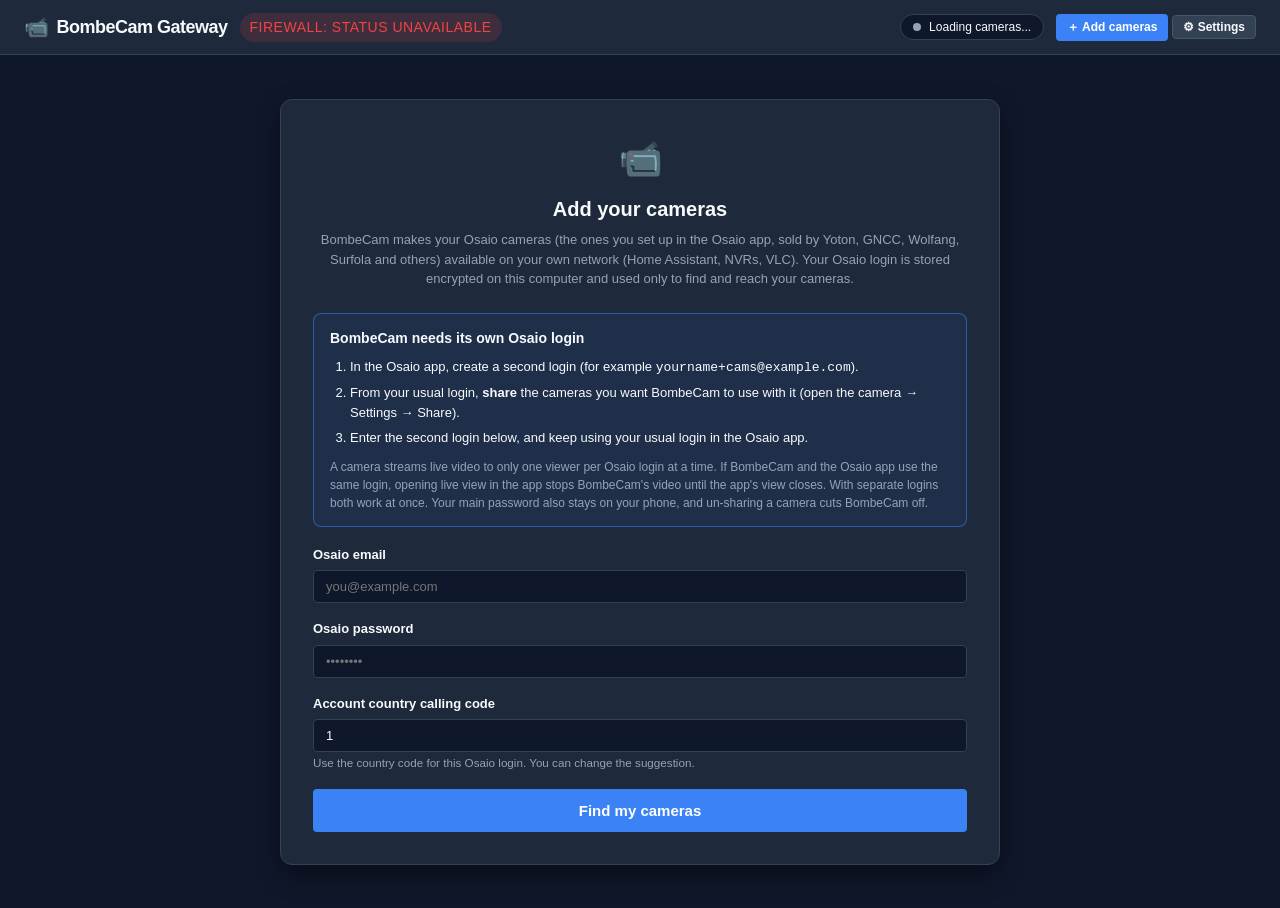
==== commit 94680d8c: "Fix the LAN page stuck on the "Add your cameras" form app.js had a syntax error from an earlier edit" ====
--- a/web/index.html
+++ b/web/index.html
@@ -148,7 +148,7 @@
       </div>
 
       <!-- Screen 1: Login -->
-      <div id="screen-login" class="onboarding-screen">
+      <div id="screen-login" class="onboarding-screen" style="display: none;">
         <div class="onboarding-card onboarding-card-wide">
           <div class="onboarding-header">
             <span class="onboarding-icon">📹</span>
